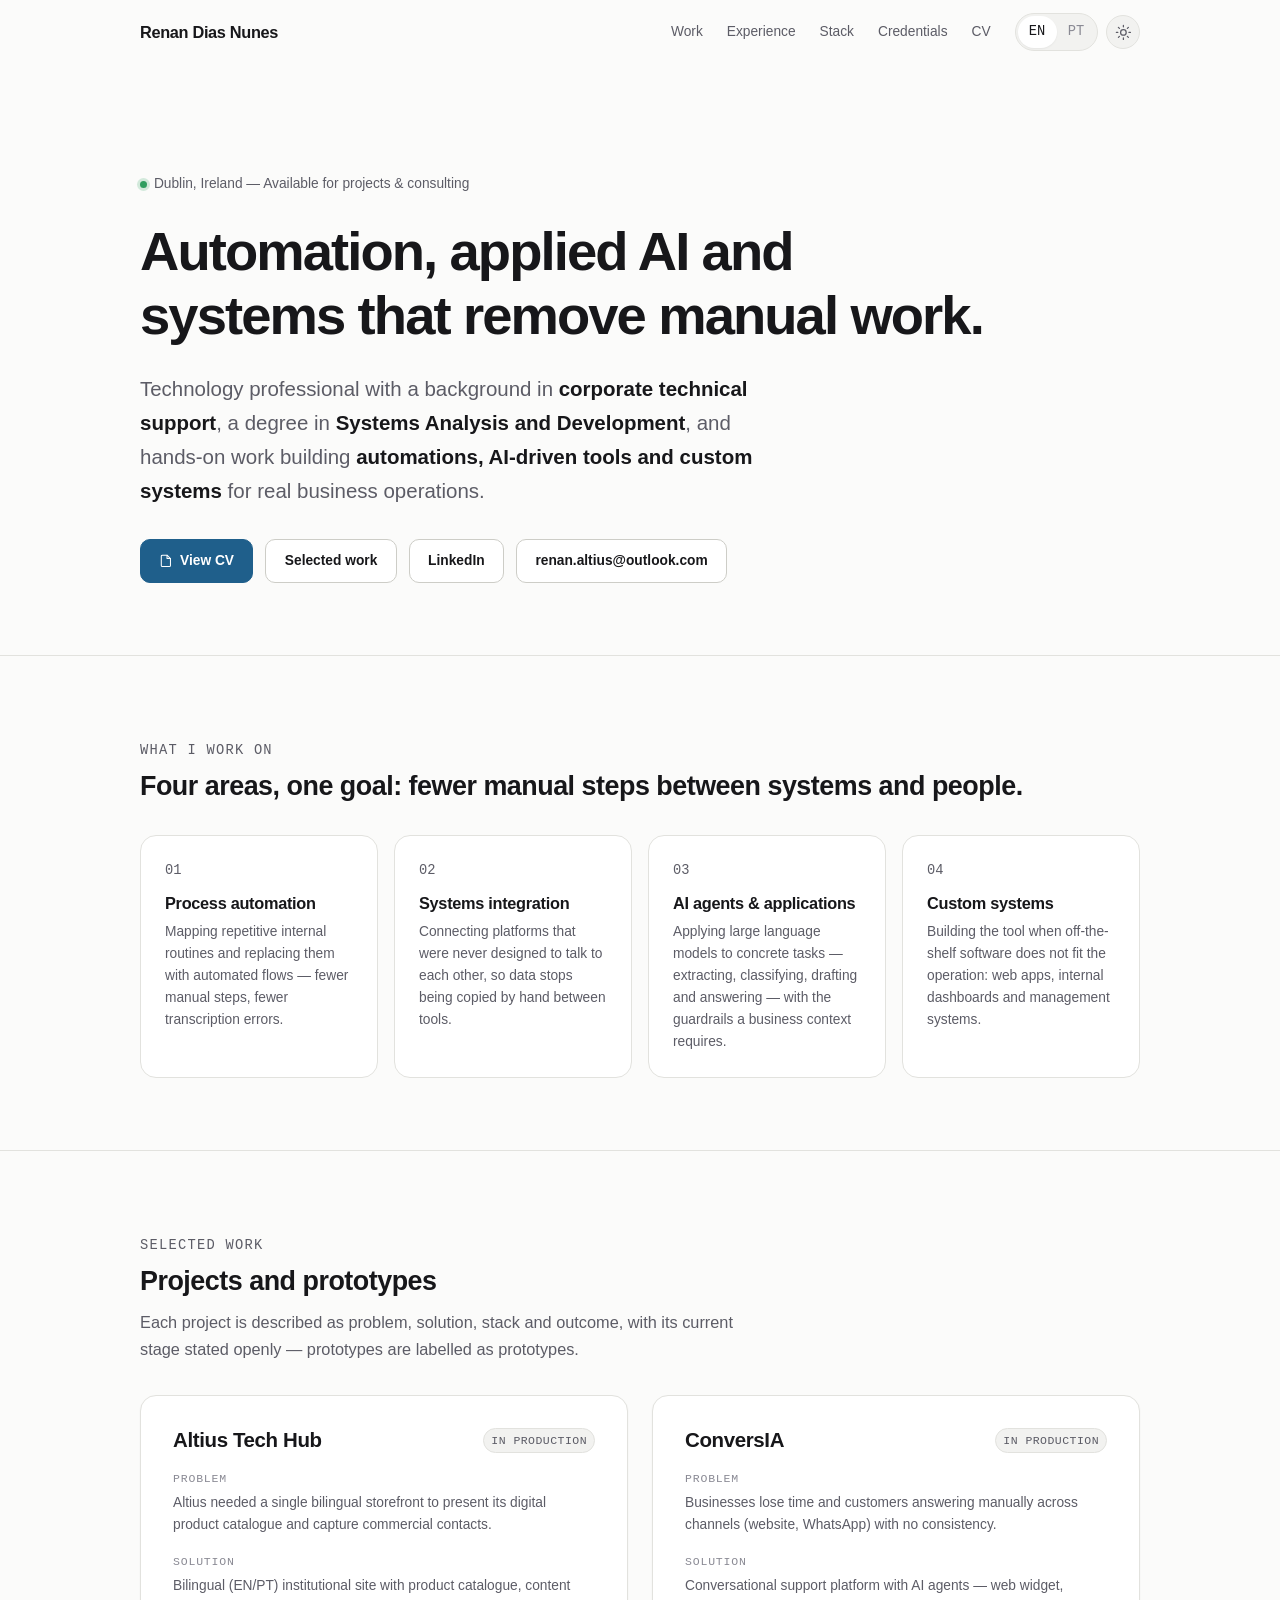
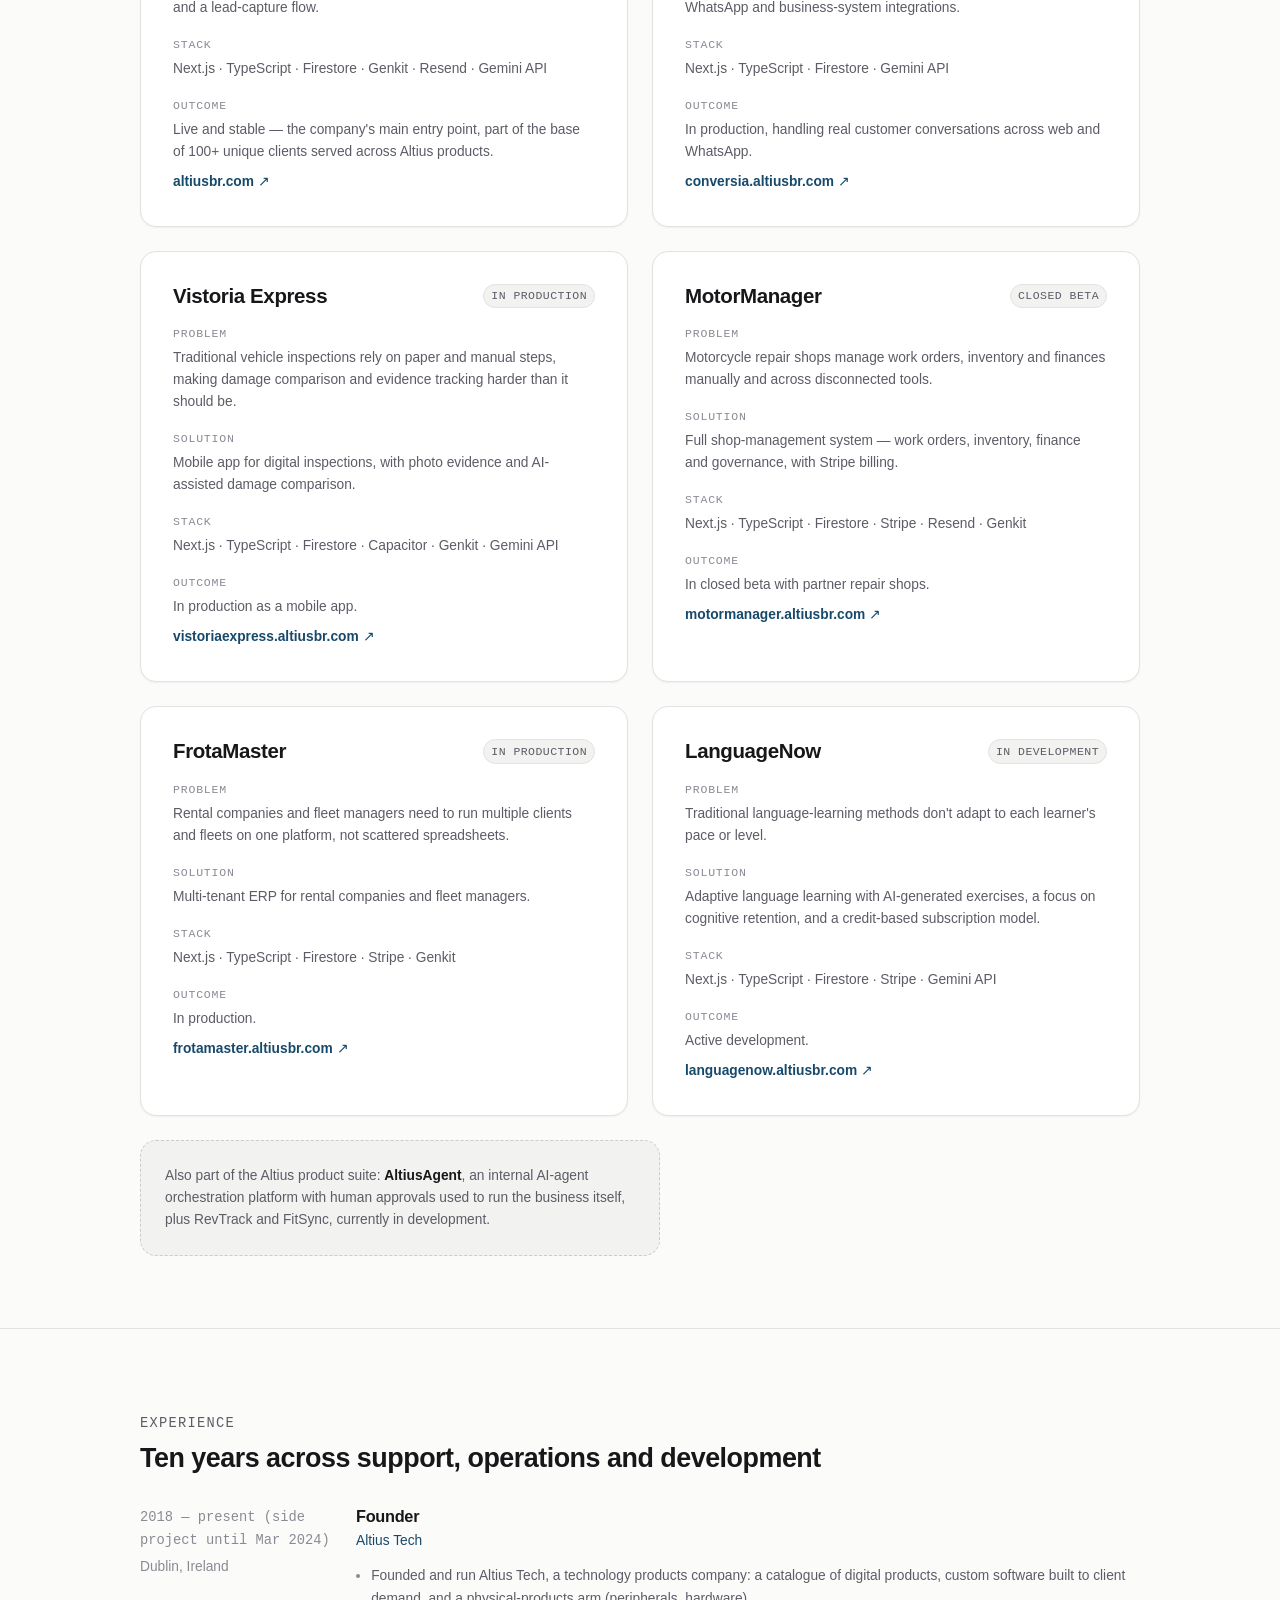
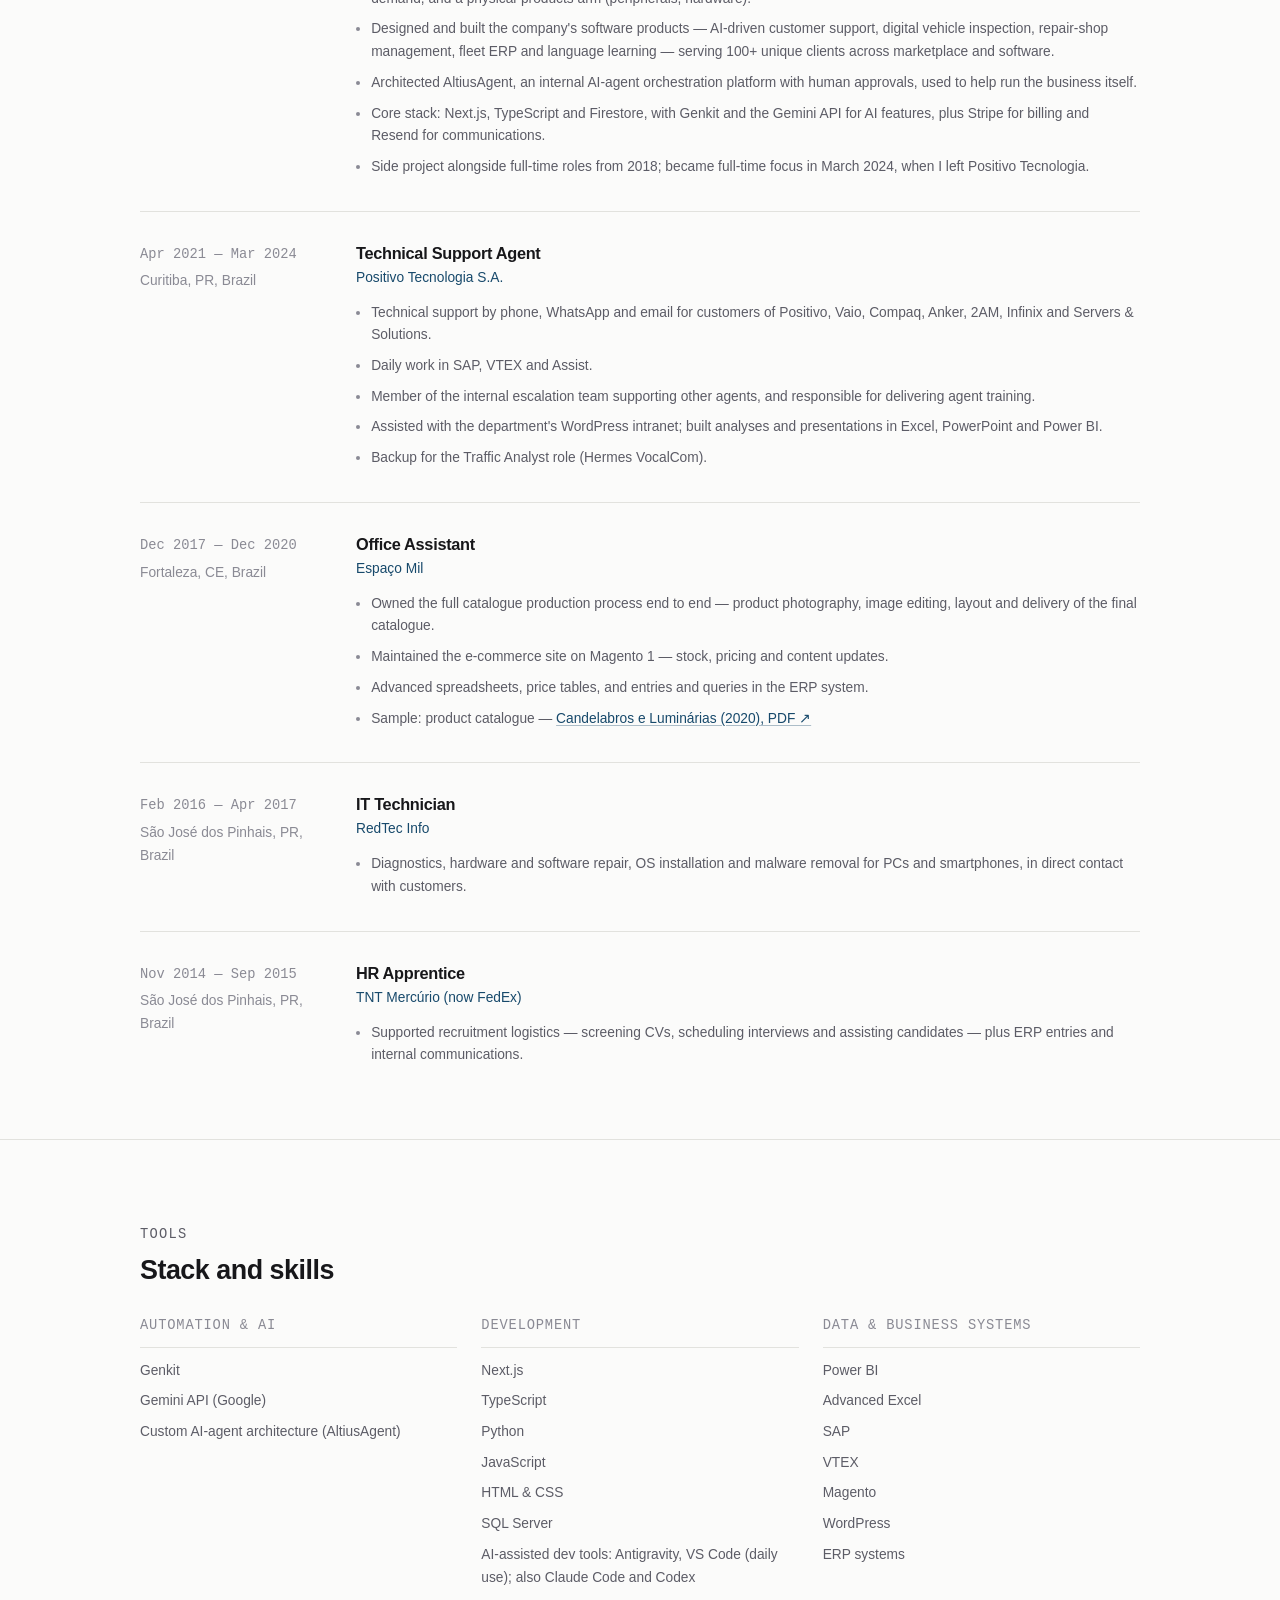
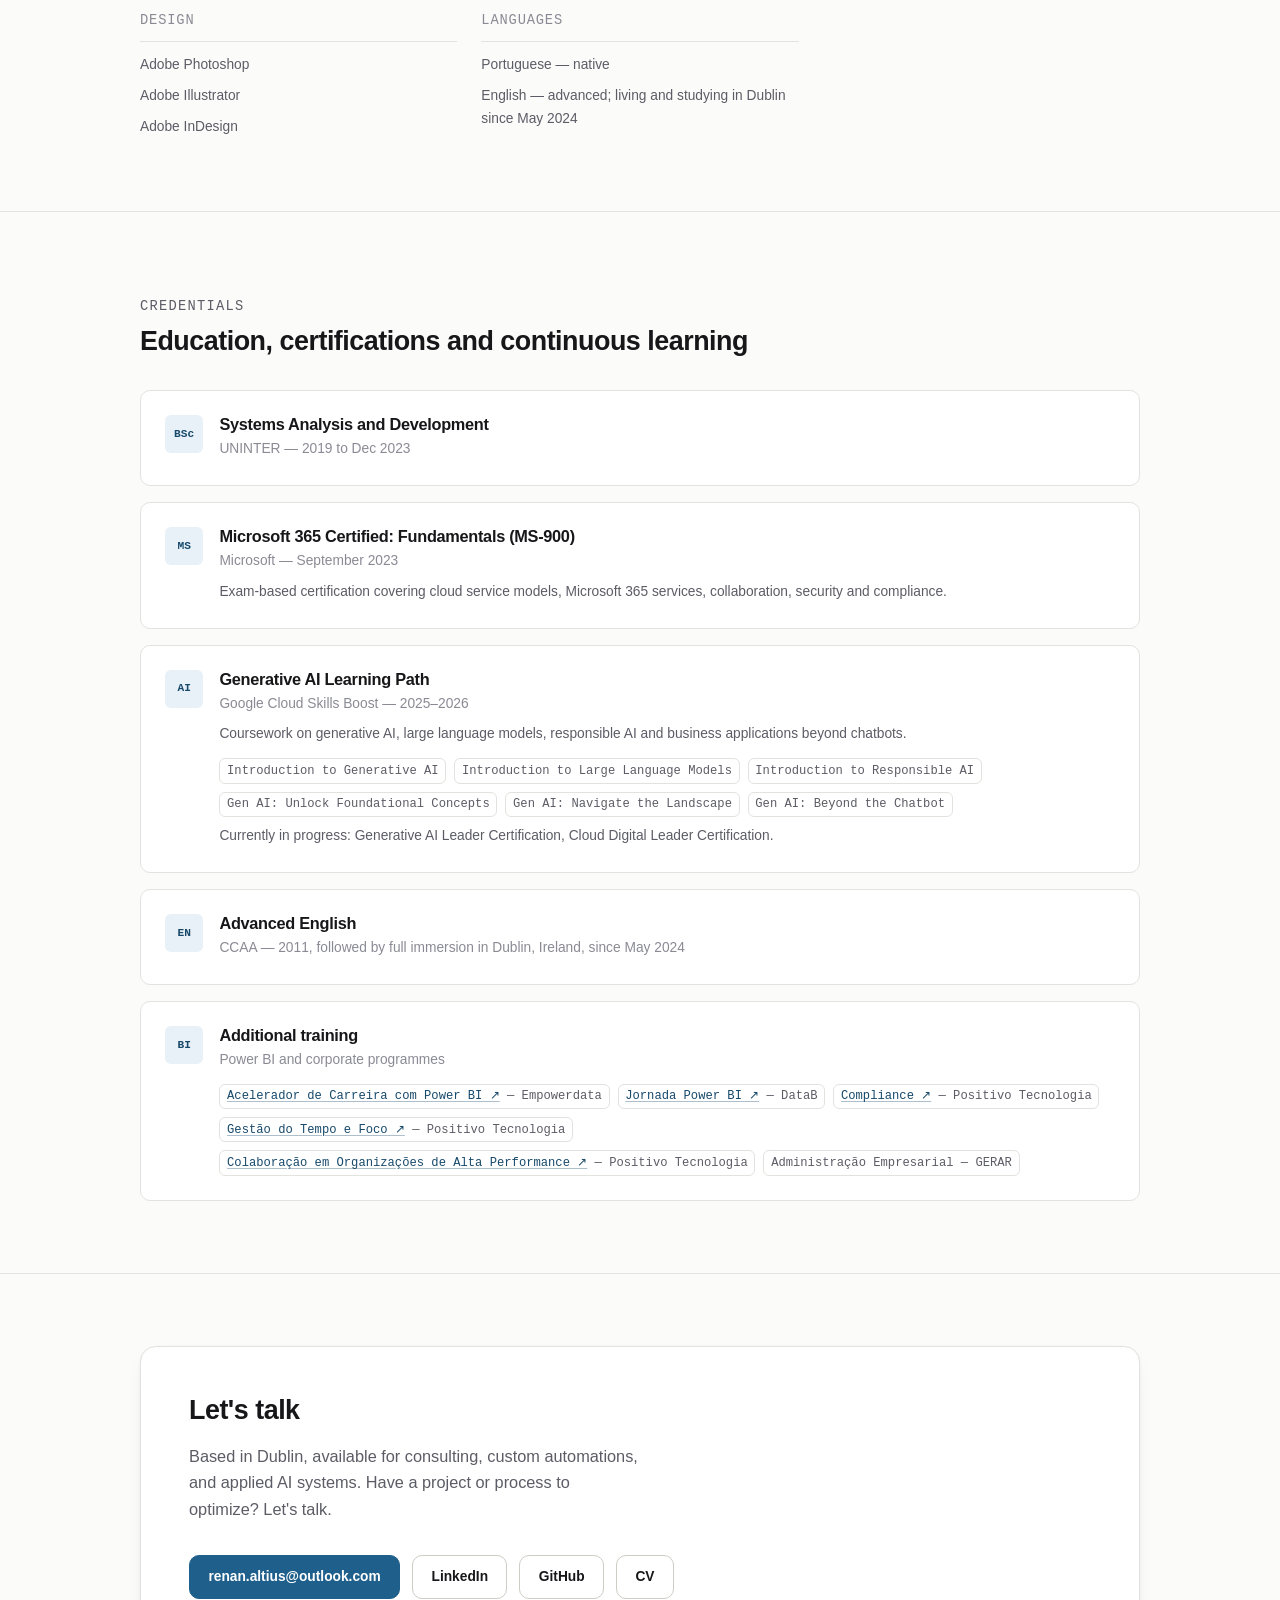
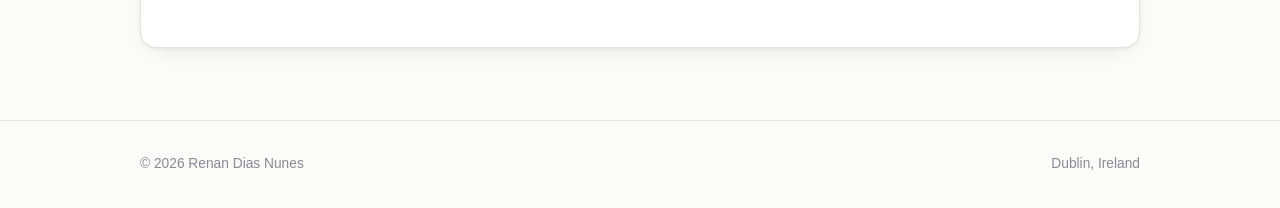
==== index.html @ fe5e6044 "feat: update portfolio positioning and refine README" ====
<!DOCTYPE html>
<html lang="en" data-lang="en">
<head>
	<meta charset="utf-8" />
	<meta name="viewport" content="width=device-width, initial-scale=1" />
	<title>Renan Dias Nunes — Automation, Applied AI &amp; Systems Development</title>
	<meta name="description"
		content="Renan Dias Nunes — technology professional working across process automation, applied AI and systems development. Based in Dublin, Ireland." />
	<meta name="author" content="Renan Dias Nunes" />

	<link rel="stylesheet" href="assets/css/base.css" />
	<link rel="stylesheet" href="assets/css/site.css" />

	<!-- Aplica idioma e tema antes da pintura para evitar flash do estado errado. -->
	<script>
		(function () {
			try {
				var r = document.documentElement;
				var l = localStorage.getItem("rdn.lang");
				if (!l) l = (navigator.language || "en").toLowerCase().indexOf("pt") === 0 ? "pt" : "en";
				r.setAttribute("data-lang", l);
				r.setAttribute("lang", l === "pt" ? "pt-BR" : "en");
				var t = localStorage.getItem("rdn.theme");
				if (!t) t = matchMedia("(prefers-color-scheme: dark)").matches ? "dark" : "light";
				r.setAttribute("data-theme", t);
			} catch (e) { }
		})();
	</script>
</head>

<body>
	<span data-title-en="Renan Dias Nunes — Automation, Applied AI &amp; Systems Development" class="visually-hidden"
		aria-hidden="true"></span>
	<span data-title-pt="Renan Dias Nunes — Automação, IA Aplicada e Desenvolvimento de Sistemas"
		class="visually-hidden" aria-hidden="true"></span>

	<!-- ================= Barra de navegação ================= -->
	<header class="topbar">
		<div class="container topbar__inner">
			<a class="topbar__brand" href="#top">Renan Dias Nunes</a>

			<nav class="topbar__nav" aria-label="Sections">
				<a href="#work"><span lang="en">Work</span><span lang="pt">Projetos</span></a>
				<a href="#experience"><span lang="en">Experience</span><span lang="pt">Experiência</span></a>
				<a href="#stack"><span lang="en">Stack</span><span lang="pt">Stack</span></a>
				<a href="#credentials"><span lang="en">Credentials</span><span lang="pt">Formação</span></a>
				<a href="cv.html"><span lang="en">CV</span><span lang="pt">Currículo</span></a>
			</nav>

			<div class="controls">
				<div class="segmented" role="group" aria-label="Language">
					<button type="button" data-lang-btn="en" aria-pressed="true">EN</button>
					<button type="button" data-lang-btn="pt" aria-pressed="false">PT</button>
				</div>
				<button type="button" class="icon-button" data-theme-toggle aria-label="Toggle theme">
					<svg class="icon-sun" viewBox="0 0 24 24" fill="none" stroke="currentColor" stroke-width="1.8"
						stroke-linecap="round" aria-hidden="true">
						<circle cx="12" cy="12" r="4" />
						<path d="M12 2v2M12 20v2M2 12h2M20 12h2M4.9 4.9l1.4 1.4M17.7 17.7l1.4 1.4M19.1 4.9l-1.4 1.4M6.3 17.7l-1.4 1.4" />
					</svg>
					<svg class="icon-moon" viewBox="0 0 24 24" fill="none" stroke="currentColor" stroke-width="1.8"
						stroke-linecap="round" aria-hidden="true">
						<path d="M21 12.8A8.5 8.5 0 1 1 11.2 3a7 7 0 0 0 9.8 9.8z" />
					</svg>
				</button>
			</div>
		</div>
	</header>

	<main id="top">

		<!-- ================= Hero ================= -->
		<section class="hero">
			<div class="container">
				<p class="hero__location">
					<span lang="en">Dublin, Ireland — Available for projects &amp; consulting</span>
					<span lang="pt">Dublin, Irlanda — Disponível para projetos e consultoria</span>
				</p>

				<h1>
					<span lang="en">Automation, applied AI and systems that remove manual work.</span>
					<span lang="pt">Automação, IA aplicada e sistemas que eliminam trabalho manual.</span>
				</h1>

				<p class="hero__tagline">
					<span lang="en">Technology professional with a background in <strong>corporate technical
							support</strong>, a degree in <strong>Systems Analysis and Development</strong>, and hands-on
						work building <strong>automations, AI-driven tools and custom systems</strong> for real business
						operations.</span>
					<span lang="pt">Profissional de tecnologia com base em <strong>suporte técnico
							corporativo</strong>, graduação em <strong>Análise e Desenvolvimento de Sistemas</strong> e
						atuação prática na construção de <strong>automações, ferramentas com IA e sistemas
							personalizados</strong> para operações reais de negócio.</span>
				</p>

				<div class="hero__actions">
					<a class="btn btn--primary" href="cv.html">
						<svg viewBox="0 0 24 24" fill="none" stroke="currentColor" stroke-width="1.8"
							stroke-linecap="round" stroke-linejoin="round" aria-hidden="true">
							<path d="M14 2H6a2 2 0 0 0-2 2v16a2 2 0 0 0 2 2h12a2 2 0 0 0 2-2V8z" />
							<path d="M14 2v6h6" />
						</svg>
						<span lang="en">View CV</span><span lang="pt">Ver currículo</span>
					</a>
					<a class="btn" href="#work">
						<span lang="en">Selected work</span><span lang="pt">Projetos</span>
					</a>
					<a class="btn" href="https://www.linkedin.com/in/renan-dias-nunes/" target="_blank"
						rel="noopener noreferrer">LinkedIn</a>
					<a class="btn" href="mailto:renan.altius@outlook.com">renan.altius@outlook.com</a>
				</div>
			</div>
		</section>

		<!-- ================= Áreas de foco ================= -->
		<section class="section" id="focus">
			<div class="container">
				<div class="section__head">
					<p class="eyebrow"><span lang="en">What I work on</span><span lang="pt">Áreas de atuação</span></p>
					<h2>
						<span lang="en">Four areas, one goal: fewer manual steps between systems and people.</span>
						<span lang="pt">Quatro frentes, um objetivo: menos passos manuais entre sistemas e
							pessoas.</span>
					</h2>
				</div>

				<div class="focus-grid">
					<article class="focus-card">
						<p class="focus-card__num">01</p>
						<h3><span lang="en">Process automation</span><span lang="pt">Automação de processos</span></h3>
						<p>
							<span lang="en">Mapping repetitive internal routines and replacing them with automated
								flows — fewer manual steps, fewer transcription errors.</span>
							<span lang="pt">Mapeamento de rotinas internas repetitivas e substituição por fluxos
								automatizados — menos etapas manuais, menos erros de transcrição.</span>
						</p>
					</article>

					<article class="focus-card">
						<p class="focus-card__num">02</p>
						<h3><span lang="en">Systems integration</span><span lang="pt">Integração de sistemas</span></h3>
						<p>
							<span lang="en">Connecting platforms that were never designed to talk to each other, so
								data stops being copied by hand between tools.</span>
							<span lang="pt">Conexão entre plataformas que não foram feitas para conversar, para que os
								dados deixem de ser copiados manualmente entre ferramentas.</span>
						</p>
					</article>

					<article class="focus-card">
						<p class="focus-card__num">03</p>
						<h3><span lang="en">AI agents &amp; applications</span><span lang="pt">Agentes e aplicações com
								IA</span></h3>
						<p>
							<span lang="en">Applying large language models to concrete tasks — extracting, classifying,
								drafting and answering — with the guardrails a business context requires.</span>
							<span lang="pt">Aplicação de modelos de linguagem a tarefas concretas — extrair,
								classificar, redigir e responder — com os controles que um contexto empresarial
								exige.</span>
						</p>
					</article>

					<article class="focus-card">
						<p class="focus-card__num">04</p>
						<h3><span lang="en">Custom systems</span><span lang="pt">Sistemas personalizados</span></h3>
						<p>
							<span lang="en">Building the tool when off-the-shelf software does not fit the operation:
								web apps, internal dashboards and management systems.</span>
							<span lang="pt">Construção da ferramenta quando o software de mercado não serve à operação:
								aplicações web, painéis internos e sistemas de gestão.</span>
						</p>
					</article>
				</div>
			</div>
		</section>

		<!-- ================= Projetos ================= -->
		<section class="section" id="work">
			<div class="container">
				<div class="section__head">
					<p class="eyebrow"><span lang="en">Selected work</span><span lang="pt">Projetos
							selecionados</span></p>
					<h2><span lang="en">Projects and prototypes</span><span lang="pt">Projetos e protótipos</span></h2>
					<p>
						<span lang="en">Each project is described as problem, solution, stack and outcome, with its
							current stage stated openly — prototypes are labelled as prototypes.</span>
						<span lang="pt">Cada projeto é descrito como problema, solução, stack e resultado, com o
							estágio atual declarado de forma transparente — protótipos são identificados como
							protótipos.</span>
					</p>
				</div>

				<div class="projects">

					<!-- ---- Altius Tech Hub ---- -->
					<article class="project">
						<div class="project__top">
							<h3>Altius Tech Hub</h3>
							<span class="project__stage" data-stage>
								<span lang="en">in production</span><span lang="pt">em produção</span>
							</span>
						</div>
						<dl class="case">
							<div>
								<dt><span lang="en">Problem</span><span lang="pt">Problema</span></dt>
								<dd><span lang="en">Altius needed a single bilingual storefront to present its digital
										product catalogue and capture commercial contacts.</span><span lang="pt">A
										Altius precisava de uma vitrine única e bilíngue para apresentar o catálogo de
										produtos digitais e captar contatos comerciais.</span></dd>
							</div>
							<div>
								<dt><span lang="en">Solution</span><span lang="pt">Solução</span></dt>
								<dd><span lang="en">Bilingual (EN/PT) institutional site with product catalogue,
										content and a lead-capture flow.</span><span lang="pt">Site institucional
										bilíngue (EN/PT) com catálogo de produtos, conteúdo e captação de
										contatos.</span></dd>
							</div>
							<div>
								<dt><span lang="en">Stack</span><span lang="pt">Stack</span></dt>
								<dd>Next.js · TypeScript · Firestore · Genkit · Resend · Gemini API</dd>
							</div>
							<div>
								<dt><span lang="en">Outcome</span><span lang="pt">Resultado</span></dt>
								<dd><span lang="en">Live and stable — the company's main entry point, part of the base
										of 100+ unique clients served across Altius products.</span><span lang="pt">No
										ar e estável — ponto de entrada oficial da marca, parte da base de mais de 100
										clientes únicos atendidos pelos produtos da Altius.</span></dd>
							</div>
						</dl>
						<p class="project__link"><a href="https://altiusbr.com/" target="_blank"
								rel="noopener noreferrer">altiusbr.com ↗</a></p>
					</article>

					<!-- ---- ConversIA ---- -->
					<article class="project">
						<div class="project__top">
							<h3>ConversIA</h3>
							<span class="project__stage" data-stage>
								<span lang="en">in production</span><span lang="pt">em produção</span>
							</span>
						</div>
						<dl class="case">
							<div>
								<dt><span lang="en">Problem</span><span lang="pt">Problema</span></dt>
								<dd><span lang="en">Businesses lose time and customers answering manually across
										channels (website, WhatsApp) with no consistency.</span><span lang="pt">Empresas
										perdem tempo e clientes respondendo manualmente em múltiplos canais (site,
										WhatsApp) sem padronização.</span></dd>
							</div>
							<div>
								<dt><span lang="en">Solution</span><span lang="pt">Solução</span></dt>
								<dd><span lang="en">Conversational support platform with AI agents — web widget,
										WhatsApp and business-system integrations.</span><span lang="pt">Plataforma de
										atendimento conversacional com agentes de IA — widget web, WhatsApp e
										integrações com sistemas empresariais.</span></dd>
							</div>
							<div>
								<dt><span lang="en">Stack</span><span lang="pt">Stack</span></dt>
								<dd>Next.js · TypeScript · Firestore · Gemini API</dd>
							</div>
							<div>
								<dt><span lang="en">Outcome</span><span lang="pt">Resultado</span></dt>
								<dd><span lang="en">In production, handling real customer conversations across web and
										WhatsApp.</span><span lang="pt">Em produção, atendendo clientes reais nos
										canais web e WhatsApp.</span></dd>
							</div>
						</dl>
						<p class="project__link"><a href="https://conversia.altiusbr.com/" target="_blank"
								rel="noopener noreferrer">conversia.altiusbr.com ↗</a></p>
					</article>

					<!-- ---- Vistoria Express ---- -->
					<article class="project">
						<div class="project__top">
							<h3>Vistoria Express</h3>
							<span class="project__stage" data-stage>
								<span lang="en">in production</span><span lang="pt">em produção</span>
							</span>
						</div>
						<dl class="case">
							<div>
								<dt><span lang="en">Problem</span><span lang="pt">Problema</span></dt>
								<dd><span lang="en">Traditional vehicle inspections rely on paper and manual steps,
										making damage comparison and evidence tracking harder than it should
										be.</span><span lang="pt">Vistorias veiculares tradicionais dependem de papel e
										processos manuais, dificultando a comparação de danos e o registro de
										evidências.</span></dd>
							</div>
							<div>
								<dt><span lang="en">Solution</span><span lang="pt">Solução</span></dt>
								<dd><span lang="en">Mobile app for digital inspections, with photo evidence and
										AI-assisted damage comparison.</span><span lang="pt">App mobile para vistorias
										digitais, com evidências fotográficas e comparação de danos assistida por
										IA.</span></dd>
							</div>
							<div>
								<dt><span lang="en">Stack</span><span lang="pt">Stack</span></dt>
								<dd>Next.js · TypeScript · Firestore · Capacitor · Genkit · Gemini API</dd>
							</div>
							<div>
								<dt><span lang="en">Outcome</span><span lang="pt">Resultado</span></dt>
								<dd><span lang="en">In production as a mobile app.</span><span lang="pt">Em produção
										como aplicativo mobile.</span></dd>
							</div>
						</dl>
						<p class="project__link"><a href="https://vistoriaexpress.altiusbr.com/" target="_blank"
								rel="noopener noreferrer">vistoriaexpress.altiusbr.com ↗</a></p>
					</article>

					<!-- ---- MotorManager ---- -->
					<article class="project">
						<div class="project__top">
							<h3>MotorManager</h3>
							<span class="project__stage" data-stage>
								<span lang="en">closed beta</span><span lang="pt">beta fechada</span>
							</span>
						</div>
						<dl class="case">
							<div>
								<dt><span lang="en">Problem</span><span lang="pt">Problema</span></dt>
								<dd><span lang="en">Motorcycle repair shops manage work orders, inventory and finances
										manually and across disconnected tools.</span><span lang="pt">Oficinas de
										motocicletas gerenciam ordens de serviço, estoque e financeiro de forma manual
										e dispersa.</span></dd>
							</div>
							<div>
								<dt><span lang="en">Solution</span><span lang="pt">Solução</span></dt>
								<dd><span lang="en">Full shop-management system — work orders, inventory, finance and
										governance, with Stripe billing.</span><span lang="pt">Sistema completo de
										gestão — ordens de serviço, estoque, financeiro e governança, com cobrança via
										Stripe.</span></dd>
							</div>
							<div>
								<dt><span lang="en">Stack</span><span lang="pt">Stack</span></dt>
								<dd>Next.js · TypeScript · Firestore · Stripe · Resend · Genkit</dd>
							</div>
							<div>
								<dt><span lang="en">Outcome</span><span lang="pt">Resultado</span></dt>
								<dd><span lang="en">In closed beta with partner repair shops.</span><span lang="pt">Em
										beta fechada com oficinas parceiras.</span></dd>
							</div>
						</dl>
						<p class="project__link"><a href="https://motormanager.altiusbr.com/" target="_blank"
								rel="noopener noreferrer">motormanager.altiusbr.com ↗</a></p>
					</article>

					<!-- ---- FrotaMaster ---- -->
					<article class="project">
						<div class="project__top">
							<h3>FrotaMaster</h3>
							<span class="project__stage" data-stage>
								<span lang="en">in production</span><span lang="pt">em produção</span>
							</span>
						</div>
						<dl class="case">
							<div>
								<dt><span lang="en">Problem</span><span lang="pt">Problema</span></dt>
								<dd><span lang="en">Rental companies and fleet managers need to run multiple clients
										and fleets on one platform, not scattered spreadsheets.</span><span
										lang="pt">Locadoras e gestores de frota precisam operar múltiplos clientes e
										frotas em uma única plataforma, em vez de planilhas dispersas.</span></dd>
							</div>
							<div>
								<dt><span lang="en">Solution</span><span lang="pt">Solução</span></dt>
								<dd><span lang="en">Multi-tenant ERP for rental companies and fleet
										managers.</span><span lang="pt">ERP multi-tenant para locadoras e gestores de
										frota.</span></dd>
							</div>
							<div>
								<dt><span lang="en">Stack</span><span lang="pt">Stack</span></dt>
								<dd>Next.js · TypeScript · Firestore · Stripe · Genkit</dd>
							</div>
							<div>
								<dt><span lang="en">Outcome</span><span lang="pt">Resultado</span></dt>
								<dd><span lang="en">In production.</span><span lang="pt">Em produção.</span></dd>
							</div>
						</dl>
						<p class="project__link"><a href="https://frotamaster.altiusbr.com/" target="_blank"
								rel="noopener noreferrer">frotamaster.altiusbr.com ↗</a></p>
					</article>

					<!-- ---- LanguageNow ---- -->
					<article class="project">
						<div class="project__top">
							<h3>LanguageNow</h3>
							<span class="project__stage" data-stage>
								<span lang="en">in development</span><span lang="pt">em desenvolvimento</span>
							</span>
						</div>
						<dl class="case">
							<div>
								<dt><span lang="en">Problem</span><span lang="pt">Problema</span></dt>
								<dd><span lang="en">Traditional language-learning methods don't adapt to each
										learner's pace or level.</span><span lang="pt">Métodos tradicionais de ensino
										de idiomas não se adaptam ao ritmo e nível de cada aluno.</span></dd>
							</div>
							<div>
								<dt><span lang="en">Solution</span><span lang="pt">Solução</span></dt>
								<dd><span lang="en">Adaptive language learning with AI-generated exercises, a focus on
										cognitive retention, and a credit-based subscription model.</span><span
										lang="pt">Aprendizado adaptativo de idiomas com exercícios gerados por IA,
										foco em domínio cognitivo e assinatura por créditos.</span></dd>
							</div>
							<div>
								<dt><span lang="en">Stack</span><span lang="pt">Stack</span></dt>
								<dd>Next.js · TypeScript · Firestore · Stripe · Gemini API</dd>
							</div>
							<div>
								<dt><span lang="en">Outcome</span><span lang="pt">Resultado</span></dt>
								<dd><span lang="en">Active development.</span><span lang="pt">Em desenvolvimento
										ativo.</span></dd>
							</div>
						</dl>
						<p class="project__link"><a href="https://languagenow.altiusbr.com/" target="_blank"
								rel="noopener noreferrer">languagenow.altiusbr.com ↗</a></p>
					</article>

				</div>

				<p class="projects__note">
					<span lang="en">Also part of the Altius product suite: <strong>AltiusAgent</strong>, an internal
						AI-agent orchestration platform with human approvals used to run the business itself, plus
						RevTrack and FitSync, currently in development.</span>
					<span lang="pt">Também fazem parte do conjunto de produtos da Altius: o <strong>AltiusAgent</strong>,
						plataforma interna de orquestração de agentes de IA com aprovações humanas usada para operar o
						próprio negócio, além de RevTrack e FitSync, atualmente em desenvolvimento.</span>
				</p>
			</div>
		</section>

		<!-- ================= Experiência ================= -->
		<section class="section" id="experience">
			<div class="container">
				<div class="section__head">
					<p class="eyebrow"><span lang="en">Experience</span><span lang="pt">Experiência</span></p>
					<h2>
						<span lang="en">Ten years across support, operations and development</span>
						<span lang="pt">Dez anos entre suporte, operações e desenvolvimento</span>
					</h2>
				</div>

				<div class="timeline">

					<article class="role">
						<div class="role__meta">
							<span>
								<span lang="en">2018 — present (side project until Mar 2024)</span>
								<span lang="pt">2018 — atual (projeto paralelo até mar/2024)</span>
							</span>
							<span class="role__where">Dublin, Ireland</span>
						</div>
						<div>
							<h3><span lang="en">Founder</span><span lang="pt">Fundador</span></h3>
							<p class="role__org">Altius Tech</p>
							<ul>
								<li>
									<span lang="en">Founded and run Altius Tech, a technology products company:
										a catalogue of digital products, custom software built to client demand, and
										a physical-products arm (peripherals, hardware).</span>
									<span lang="pt">Fundei e lidero a Altius Tech, empresa de produtos de tecnologia:
										catálogo de produtos digitais consolidados, desenvolvimento de software sob
										demanda e uma frente de venda de produtos físicos (periféricos, hardware).</span>
								</li>
								<li>
									<span lang="en">Designed and built the company's software products — AI-driven
										customer support, digital vehicle inspection, repair-shop management, fleet
										ERP and language learning — serving 100+ unique clients across marketplace and
										software.</span>
									<span lang="pt">Projetei e construí os produtos de software da empresa —
										atendimento com IA, vistoria veicular digital, gestão de oficinas, ERP de
										frotas e aprendizado de idiomas — atendendo mais de 100 clientes únicos entre
										marketplace e software.</span>
								</li>
								<li>
									<span lang="en">Architected AltiusAgent, an internal AI-agent orchestration
										platform with human approvals, used to help run the business itself.</span>
									<span lang="pt">Arquitetei o AltiusAgent, plataforma interna de orquestração de
										agentes de IA com aprovações humanas, usada para operar o próprio
										negócio.</span>
								</li>
								<li>
									<span lang="en">Core stack: Next.js, TypeScript and Firestore, with Genkit and the
										Gemini API for AI features, plus Stripe for billing and Resend for
										communications.</span>
									<span lang="pt">Stack principal: Next.js, TypeScript e Firestore, com Genkit e API
										Gemini para os recursos de IA, além de Stripe para cobrança e Resend para
										comunicações.</span>
								</li>
								<li>
									<span lang="en">Side project alongside full-time roles from 2018; became full-time
										focus in March 2024, when I left Positivo Tecnologia.</span>
									<span lang="pt">Projeto paralelo enquanto mantinha empregos CLT desde 2018; virou
										dedicação integral em março de 2024, quando saí da Positivo Tecnologia.</span>
								</li>
							</ul>
						</div>
					</article>

					<article class="role">
						<div class="role__meta">
							<span>Apr 2021 — Mar 2024</span>
							<span class="role__where">Curitiba, PR, Brazil</span>
						</div>
						<div>
							<h3>
								<span lang="en">Technical Support Agent</span>
								<span lang="pt">Agente de Suporte Técnico</span>
							</h3>
							<p class="role__org">Positivo Tecnologia S.A.</p>
							<ul>
								<li>
									<span lang="en">Technical support by phone, WhatsApp and email for customers of
										Positivo, Vaio, Compaq, Anker, 2AM, Infinix and Servers &amp; Solutions.</span>
									<span lang="pt">Suporte técnico por telefone, WhatsApp e e-mail a clientes das
										marcas Positivo, Vaio, Compaq, Anker, 2AM, Infinix e Servers &amp;
										Solutions.</span>
								</li>
								<li>
									<span lang="en">Daily work in SAP, VTEX and Assist.</span>
									<span lang="pt">Atuação diária em SAP, VTEX e Assist.</span>
								</li>
								<li>
									<span lang="en">Member of the internal escalation team supporting other agents, and
										responsible for delivering agent training.</span>
									<span lang="pt">Integrante da equipe de apoio interno a outros agentes e
										responsável por conduzir treinamentos.</span>
								</li>
								<li>
									<span lang="en">Assisted with the department's WordPress intranet; built
										analyses and presentations in Excel, PowerPoint and Power BI.</span>
									<span lang="pt">Apoio na intranet do setor em WordPress; análises e apresentações
										em Excel, PowerPoint e Power BI.</span>
								</li>
								<li>
									<span lang="en">Backup for the Traffic Analyst role (Hermes VocalCom).</span>
									<span lang="pt">Backup do Analista de Tráfego (Hermes VocalCom).</span>
								</li>
							</ul>
						</div>
					</article>

					<article class="role">
						<div class="role__meta">
							<span>Dec 2017 — Dec 2020</span>
							<span class="role__where">Fortaleza, CE, Brazil</span>
						</div>
						<div>
							<h3>
								<span lang="en">Office Assistant</span>
								<span lang="pt">Auxiliar de Escritório</span>
							</h3>
							<p class="role__org">Espaço Mil</p>
							<ul>
								<li>
									<span lang="en">Owned the full catalogue production process end to end — product
										photography, image editing, layout and delivery of the final
										catalogue.</span>
									<span lang="pt">Conduzi o processo completo de produção dos catálogos, de ponta a
										ponta — captura das fotos dos produtos, tratamento de imagem, diagramação e
										entrega do catálogo final.</span>
								</li>
								<li>
									<span lang="en">Maintained the e-commerce site on Magento 1 — stock, pricing and
										content updates.</span>
									<span lang="pt">Manutenção do site em Magento 1 — estoque, preços e atualização de
										conteúdo.</span>
								</li>
								<li>
									<span lang="en">Advanced spreadsheets, price tables, and entries and queries in the
										ERP system.</span>
									<span lang="pt">Planilhas avançadas, tabelas de preço e lançamentos e consultas no
										sistema ERP.</span>
								</li>
								<li>
									<span lang="en">Sample: product catalogue —</span>
									<span lang="pt">Exemplo: catálogo de produtos —</span>
									<a href="assets/docs/catalogo-espaco-mil-candelabros-luminarias-2020.pdf"
										target="_blank" rel="noopener noreferrer">Candelabros e Luminárias (2020),
										PDF ↗</a>
								</li>
							</ul>
						</div>
					</article>

					<article class="role">
						<div class="role__meta">
							<span>Feb 2016 — Apr 2017</span>
							<span class="role__where">São José dos Pinhais, PR, Brazil</span>
						</div>
						<div>
							<h3>
								<span lang="en">IT Technician</span>
								<span lang="pt">Técnico de Informática</span>
							</h3>
							<p class="role__org">RedTec Info</p>
							<ul>
								<li>
									<span lang="en">Diagnostics, hardware and software repair, OS installation and
										malware removal for PCs and smartphones, in direct contact with
										customers.</span>
									<span lang="pt">Diagnóstico, reparo de hardware e software, formatação e remoção de
										malware em PCs e smartphones, em contato direto com clientes.</span>
								</li>
							</ul>
						</div>
					</article>

					<article class="role">
						<div class="role__meta">
							<span>Nov 2014 — Sep 2015</span>
							<span class="role__where">São José dos Pinhais, PR, Brazil</span>
						</div>
						<div>
							<h3>
								<span lang="en">HR Apprentice</span>
								<span lang="pt">Jovem Aprendiz — Recursos Humanos</span>
							</h3>
							<p class="role__org">TNT Mercúrio <span lang="en">(now FedEx)</span><span lang="pt">(atual
									FedEx)</span></p>
							<ul>
								<li>
									<span lang="en">Supported recruitment logistics — screening CVs, scheduling
										interviews and assisting candidates — plus ERP entries and internal
										communications.</span>
									<span lang="pt">Apoio à rotina de recrutamento — triagem de currículos, agendamento
										de entrevistas e assistência a candidatos — além de lançamentos no ERP e
										comunicados internos.</span>
								</li>
							</ul>
						</div>
					</article>

				</div>
			</div>
		</section>

		<!-- ================= Stack ================= -->
		<section class="section" id="stack">
			<div class="container">
				<div class="section__head">
					<p class="eyebrow"><span lang="en">Tools</span><span lang="pt">Ferramentas</span></p>
					<h2><span lang="en">Stack and skills</span><span lang="pt">Stack e competências</span></h2>
				</div>

				<div class="stack-grid">
					<div class="stack-group">
						<h3><span lang="en">Automation &amp; AI</span><span lang="pt">Automação e IA</span></h3>
						<ul>
							<li>Genkit</li>
							<li><span lang="en">Gemini API (Google)</span><span lang="pt">API Gemini (Google)</span></li>
							<li><span lang="en">Custom AI-agent architecture (AltiusAgent)</span><span lang="pt">Arquitetura
									própria de agentes de IA (AltiusAgent)</span></li>
						</ul>
					</div>

					<div class="stack-group">
						<h3><span lang="en">Development</span><span lang="pt">Desenvolvimento</span></h3>
						<ul>
							<li>Next.js</li>
							<li>TypeScript</li>
							<li>Python</li>
							<li>JavaScript</li>
							<li>HTML &amp; CSS</li>
							<li>SQL Server</li>
							<li>
								<span lang="en">AI-assisted dev tools: Antigravity, VS Code (daily use); also Claude
									Code and Codex</span>
								<span lang="pt">Ferramentas de desenvolvimento com IA: Antigravity, VS Code (uso
									diário); também utilizo Claude Code e Codex</span>
							</li>
						</ul>
					</div>

					<div class="stack-group">
						<h3><span lang="en">Data &amp; business systems</span><span lang="pt">Dados e sistemas de
								negócio</span></h3>
						<ul>
							<li>Power BI</li>
							<li><span lang="en">Advanced Excel</span><span lang="pt">Excel avançado</span></li>
							<li>SAP</li>
							<li>VTEX</li>
							<li>Magento</li>
							<li>WordPress</li>
							<li><span lang="en">ERP systems</span><span lang="pt">Sistemas ERP</span></li>
						</ul>
					</div>

					<div class="stack-group">
						<h3><span lang="en">Design</span><span lang="pt">Design</span></h3>
						<ul>
							<li>Adobe Photoshop</li>
							<li>Adobe Illustrator</li>
							<li>Adobe InDesign</li>
						</ul>
					</div>

					<div class="stack-group">
						<h3><span lang="en">Languages</span><span lang="pt">Idiomas</span></h3>
						<ul>
							<li><span lang="en">Portuguese — native</span><span lang="pt">Português — nativo</span></li>
							<li>
								<span lang="en">English — advanced; living and studying in Dublin since May 2024</span>
								<span lang="pt">Inglês — avançado; vivendo e estudando em Dublin desde maio de
									2024</span>
							</li>
						</ul>
					</div>
				</div>
			</div>
		</section>

		<!-- ================= Formação e certificações ================= -->
		<section class="section" id="credentials">
			<div class="container">
				<div class="section__head">
					<p class="eyebrow"><span lang="en">Credentials</span><span lang="pt">Formação</span></p>
					<h2>
						<span lang="en">Education, certifications and continuous learning</span>
						<span lang="pt">Formação, certificações e aprendizado contínuo</span>
					</h2>
				</div>

				<div class="certs">

					<article class="cert">
						<div class="cert__mark">BSc</div>
						<div>
							<h3>
								<span lang="en">Systems Analysis and Development</span>
								<span lang="pt">Análise e Desenvolvimento de Sistemas</span>
							</h3>
							<p class="cert__issuer">
								UNINTER <span lang="en">— 2019 to Dec 2023</span><span lang="pt">— 2019 a dez/2023</span>
							</p>
						</div>
					</article>

					<article class="cert">
						<div class="cert__mark">MS</div>
						<div>
							<h3>Microsoft 365 Certified: Fundamentals (MS-900)</h3>
							<p class="cert__issuer">
								Microsoft <span lang="en">— September 2023</span><span lang="pt">— setembro de
									2023</span>
							</p>
							<p class="cert__note">
								<span lang="en">Exam-based certification covering cloud service models, Microsoft 365
									services, collaboration, security and compliance.</span>
								<span lang="pt">Certificação obtida por exame, cobrindo modelos de serviço em nuvem,
									serviços do Microsoft 365, colaboração, segurança e conformidade.</span>
							</p>
						</div>
					</article>

					<article class="cert">
						<div class="cert__mark">AI</div>
						<div>
							<h3>
								<span lang="en">Generative AI Learning Path</span>
								<span lang="pt">Trilha de IA Generativa</span>
							</h3>
							<p class="cert__issuer">Google Cloud Skills Boost — 2025–2026</p>
							<p class="cert__note">
								<span lang="en">Coursework on generative AI, large language models, responsible AI and
									business applications beyond chatbots.</span>
								<span lang="pt">Formação em IA generativa, grandes modelos de linguagem, IA responsável
									e aplicações empresariais além de chatbots.</span>
							</p>
							<ul class="cert__list">
								<li>Introduction to Generative AI</li>
								<li>Introduction to Large Language Models</li>
								<li>Introduction to Responsible AI</li>
								<li>Gen AI: Unlock Foundational Concepts</li>
								<li>Gen AI: Navigate the Landscape</li>
								<li>Gen AI: Beyond the Chatbot</li>
							</ul>
							<p class="cert__note">
								<span lang="en">Currently in progress: Generative AI Leader Certification, Cloud
									Digital Leader Certification.</span>
								<span lang="pt">Em andamento: Generative AI Leader Certification, Cloud Digital
									Leader Certification.</span>
							</p>
						</div>
					</article>

					<article class="cert">
						<div class="cert__mark">EN</div>
						<div>
							<h3>
								<span lang="en">Advanced English</span>
								<span lang="pt">Inglês Avançado</span>
							</h3>
							<p class="cert__issuer">
								CCAA <span lang="en">— 2011, followed by full immersion in Dublin, Ireland, since May
									2024</span>
								<span lang="pt">— 2011, seguido de imersão integral em Dublin, Irlanda, desde maio de
									2024</span>
							</p>
						</div>
					</article>

					<article class="cert">
						<div class="cert__mark">BI</div>
						<div>
							<h3>
								<span lang="en">Additional training</span>
								<span lang="pt">Formação complementar</span>
							</h3>
							<p class="cert__issuer">
								<span lang="en">Power BI and corporate programmes</span>
								<span lang="pt">Power BI e programas corporativos</span>
							</p>
							<ul class="cert__list">
								<li><a href="assets/certificates/acelerador-carreira-power-bi.pdf" target="_blank"
										rel="noopener noreferrer">Acelerador de Carreira com Power BI ↗</a> — Empowerdata</li>
								<li><a href="assets/certificates/jornada-power-bi.pdf" target="_blank"
										rel="noopener noreferrer">Jornada Power BI ↗</a> — DataB</li>
								<li><a href="assets/certificates/compliance.pdf" target="_blank"
										rel="noopener noreferrer">Compliance ↗</a> — Positivo Tecnologia</li>
								<li><a href="assets/certificates/gestao-do-tempo-e-foco.pdf" target="_blank"
										rel="noopener noreferrer">Gestão do Tempo e Foco ↗</a> — Positivo Tecnologia</li>
								<li><a href="assets/certificates/colaboracao-em-organizacoes-de-alta-performance.pdf"
										target="_blank" rel="noopener noreferrer">Colaboração em Organizações de Alta
										Performance ↗</a> — Positivo Tecnologia</li>
								<li>Administração Empresarial — GERAR</li>
							</ul>
						</div>
					</article>

				</div>
			</div>
		</section>

		<!-- ================= Contato ================= -->
		<section class="section" id="contact">
			<div class="container">
				<div class="contact">
					<h2>
						<span lang="en">Let's talk</span>
						<span lang="pt">Vamos conversar</span>
					</h2>
					<p>
						<span lang="en">Based in Dublin, available for consulting, custom automations, and applied AI
							systems. Have a project or process to optimize? Let's talk.</span>
						<span lang="pt">Baseado em Dublin, disponível para consultoria, automações sob medida e
							sistemas de IA aplicada. Tem um projeto ou processo para otimizar? Vamos conversar.</span>
					</p>
					<div class="contact__links">
						<a class="btn btn--primary" href="mailto:renan.altius@outlook.com">renan.altius@outlook.com</a>
						<a class="btn" href="https://www.linkedin.com/in/renan-dias-nunes/" target="_blank"
							rel="noopener noreferrer">LinkedIn</a>
						<a class="btn" href="https://github.com/RenanDN" target="_blank"
							rel="noopener noreferrer">GitHub</a>
						<a class="btn" href="cv.html">
							<span lang="en">CV</span><span lang="pt">Currículo</span>
						</a>
					</div>
				</div>
			</div>
		</section>

	</main>

	<footer class="footer">
		<div class="container footer__inner">
			<p>© <span id="year">2026</span> Renan Dias Nunes</p>
			<p>
				<span lang="en">Dublin, Ireland</span><span lang="pt">Dublin, Irlanda</span>
			</p>
		</div>
	</footer>

	<script src="assets/js/app.js"></script>
	<script>
		document.getElementById("year").textContent = new Date().getFullYear();
	</script>
</body>

</html>
---- assets/css/base.css ----
/* ==========================================================================
   base.css — design tokens, reset e utilitários compartilhados
   ========================================================================== */

:root {
	color-scheme: light dark;

	/* Escala tipográfica */
	--font-sans: -apple-system, BlinkMacSystemFont, "Segoe UI", Roboto,
		"Helvetica Neue", Arial, sans-serif;
	--font-mono: ui-monospace, SFMono-Regular, "SF Mono", Menlo, Consolas,
		"Liberation Mono", monospace;

	--step--1: clamp(0.80rem, 0.78rem + 0.10vw, 0.86rem);
	--step-0: clamp(0.94rem, 0.91rem + 0.15vw, 1.02rem);
	--step-1: clamp(1.10rem, 1.04rem + 0.30vw, 1.28rem);
	--step-2: clamp(1.35rem, 1.24rem + 0.55vw, 1.70rem);
	--step-3: clamp(1.70rem, 1.48rem + 1.10vw, 2.40rem);
	--step-4: clamp(2.10rem, 1.65rem + 2.20vw, 3.40rem);

	/* Ritmo */
	--space-1: 0.25rem;
	--space-2: 0.5rem;
	--space-3: 0.75rem;
	--space-4: 1rem;
	--space-5: 1.5rem;
	--space-6: 2rem;
	--space-7: 3rem;
	--space-8: 4.5rem;
	--space-9: 7rem;

	--radius: 10px;
	--radius-sm: 6px;
	--radius-lg: 16px;

	--measure: 68ch;
	--container: 1080px;

	/* Cores — tema claro */
	--bg: #fbfbfa;
	--bg-raised: #ffffff;
	--bg-sunken: #f2f2f0;
	--border: #e2e2de;
	--border-strong: #cdcdc7;
	--text: #17171a;
	--text-muted: #5c5c66;
	--text-faint: #8a8a94;
	--accent: #1f5f8b;
	--accent-text: #17496b;
	--accent-soft: #e8f1f7;
	--flag: #9a6414;
	--flag-soft: #fdf4e3;
	--flag-border: #e8d3a8;

	--shadow-sm: 0 1px 2px rgba(20, 20, 26, 0.05);
	--shadow: 0 1px 3px rgba(20, 20, 26, 0.06), 0 8px 24px -12px rgba(20, 20, 26, 0.14);
}

:root[data-theme="dark"] {
	--bg: #101012;
	--bg-raised: #18181b;
	--bg-sunken: #0b0b0d;
	--border: #2a2a30;
	--border-strong: #3d3d45;
	--text: #f0f0ee;
	--text-muted: #a3a3ad;
	--text-faint: #74747e;
	--accent: #6cb2df;
	--accent-text: #8ec6ec;
	--accent-soft: #162835;
	--flag: #dcb069;
	--flag-soft: #2a2115;
	--flag-border: #4a3b21;

	--shadow-sm: 0 1px 2px rgba(0, 0, 0, 0.4);
	--shadow: 0 1px 3px rgba(0, 0, 0, 0.5), 0 8px 24px -12px rgba(0, 0, 0, 0.7);
}

/* ---------- Reset ---------- */

*,
*::before,
*::after {
	box-sizing: border-box;
}

html {
	-webkit-text-size-adjust: 100%;
	scroll-behavior: smooth;
	scroll-padding-top: 5rem;
}

body {
	margin: 0;
	font-family: var(--font-sans);
	font-size: var(--step-0);
	line-height: 1.65;
	color: var(--text);
	background: var(--bg);
	-webkit-font-smoothing: antialiased;
	text-rendering: optimizeLegibility;
}

h1,
h2,
h3,
h4 {
	margin: 0;
	line-height: 1.18;
	font-weight: 650;
	letter-spacing: -0.018em;
	text-wrap: balance;
}

p,
ul,
ol {
	margin: 0;
}

ul,
ol {
	padding-left: 1.15em;
}

a {
	color: var(--accent-text);
	text-decoration-color: color-mix(in srgb, var(--accent-text) 35%, transparent);
	text-underline-offset: 0.18em;
}

a:hover {
	text-decoration-color: currentColor;
}

img,
svg {
	max-width: 100%;
	height: auto;
	display: block;
}

button {
	font: inherit;
	color: inherit;
	cursor: pointer;
}

:focus-visible {
	outline: 2px solid var(--accent);
	outline-offset: 2px;
	border-radius: var(--radius-sm);
}

@media (prefers-reduced-motion: reduce) {
	html {
		scroll-behavior: auto;
	}

	*,
	*::before,
	*::after {
		animation-duration: 0.01ms !important;
		transition-duration: 0.01ms !important;
	}
}

/* ---------- Bilíngue ----------
   Ambos os idiomas vivem no HTML; o atributo data-lang na raiz revela um deles.
   Isso mantém o conteúdo indexável e editável sem depender de JavaScript. */

:root[data-lang="en"] [lang="pt"],
:root[data-lang="pt"] [lang="en"] {
	display: none !important;
}

/* ---------- Utilitários ---------- */

.container {
	width: 100%;
	max-width: var(--container);
	margin-inline: auto;
	padding-inline: clamp(1.15rem, 4vw, 2.5rem);
}

.prose {
	max-width: var(--measure);
}

.eyebrow {
	font-family: var(--font-mono);
	font-size: var(--step--1);
	letter-spacing: 0.09em;
	text-transform: uppercase;
	color: var(--text-faint);
	font-weight: 500;
}

.visually-hidden {
	position: absolute;
	width: 1px;
	height: 1px;
	padding: 0;
	margin: -1px;
	overflow: hidden;
	clip-path: inset(50%);
	white-space: nowrap;
}

/* Marcador para conteúdo que ainda precisa ser confirmado pelo Renan. */
.todo {
	display: inline-flex;
	align-items: center;
	gap: 0.4em;
	padding: 0.1em 0.55em;
	border: 1px dashed var(--flag-border);
	border-radius: 999px;
	background: var(--flag-soft);
	color: var(--flag);
	font-family: var(--font-mono);
	font-size: 0.78em;
	letter-spacing: 0.04em;
	text-transform: uppercase;
	/* Chips longos precisam quebrar: sem isso estouram em telas estreitas e no PDF. */
	max-width: 100%;
	text-wrap: balance;
	overflow-wrap: anywhere;
}

.todo-block {
	border-left: 2px dashed var(--flag-border);
	padding-left: var(--space-4);
	color: var(--text-muted);
}

/* ---------- Controles de topo (idioma + tema) ---------- */

.controls {
	display: flex;
	align-items: center;
	gap: var(--space-2);
}

.segmented {
	display: inline-flex;
	padding: 2px;
	border: 1px solid var(--border);
	border-radius: 999px;
	background: var(--bg-sunken);
}

.segmented button {
	border: 0;
	background: none;
	padding: 0.28rem 0.7rem;
	border-radius: 999px;
	font-family: var(--font-mono);
	font-size: var(--step--1);
	font-weight: 500;
	color: var(--text-faint);
	transition: background 0.15s, color 0.15s;
}

.segmented button[aria-pressed="true"] {
	background: var(--bg-raised);
	color: var(--text);
	box-shadow: var(--shadow-sm);
}

.icon-button {
	display: grid;
	place-items: center;
	width: 2.1rem;
	height: 2.1rem;
	border: 1px solid var(--border);
	border-radius: 999px;
	background: var(--bg-sunken);
	color: var(--text-muted);
	transition: color 0.15s, border-color 0.15s;
}

.icon-button:hover {
	color: var(--text);
	border-color: var(--border-strong);
}

.icon-button svg {
	width: 1.05rem;
	height: 1.05rem;
}

:root[data-theme="dark"] .icon-sun,
:root:not([data-theme="dark"]) .icon-moon {
	display: none;
}
---- assets/css/site.css ----
/* ==========================================================================
   site.css — página de portfólio (index.html)
   ========================================================================== */

/* ---------- Barra de navegação ---------- */

.topbar {
	position: sticky;
	top: 0;
	z-index: 50;
	background: color-mix(in srgb, var(--bg) 88%, transparent);
	backdrop-filter: blur(12px);
	border-bottom: 1px solid transparent;
	transition: border-color 0.2s;
}

.topbar[data-scrolled="true"] {
	border-bottom-color: var(--border);
}

.topbar__inner {
	display: flex;
	align-items: center;
	gap: var(--space-5);
	min-height: 4rem;
}

.topbar__brand {
	font-weight: 650;
	letter-spacing: -0.02em;
	color: var(--text);
	text-decoration: none;
	margin-right: auto;
}

.topbar__nav {
	display: flex;
	gap: var(--space-5);
	font-size: var(--step--1);
}

.topbar__nav a {
	color: var(--text-muted);
	text-decoration: none;
	transition: color 0.15s;
}

.topbar__nav a:hover {
	color: var(--text);
}

@media (max-width: 800px) {
	.topbar__nav {
		display: none;
	}
}

/* ---------- Seções ---------- */

.section {
	padding-block: var(--space-8);
	border-top: 1px solid var(--border);
}

.section:first-of-type {
	border-top: 0;
}

.section__head {
	margin-bottom: var(--space-6);
}

.section__head h2 {
	font-size: var(--step-2);
	margin-top: var(--space-2);
}

.section__head p {
	margin-top: var(--space-3);
	color: var(--text-muted);
	max-width: var(--measure);
}

/* ---------- Hero ---------- */

.hero {
	padding-block: clamp(3rem, 9vw, 6.5rem) var(--space-8);
}

.hero__location {
	display: inline-flex;
	align-items: center;
	gap: 0.5em;
	font-size: var(--step--1);
	color: var(--text-muted);
	margin-bottom: var(--space-5);
}

.hero__location::before {
	content: "";
	width: 7px;
	height: 7px;
	border-radius: 999px;
	background: #2f9e5f;
	box-shadow: 0 0 0 3px color-mix(in srgb, #2f9e5f 20%, transparent);
}

.hero h1 {
	font-size: var(--step-4);
	letter-spacing: -0.035em;
}

.hero__tagline {
	margin-top: var(--space-5);
	font-size: var(--step-1);
	color: var(--text-muted);
	max-width: 56ch;
	text-wrap: pretty;
}

.hero__tagline strong {
	color: var(--text);
	font-weight: 600;
}

.hero__actions {
	display: flex;
	flex-wrap: wrap;
	gap: var(--space-3);
	margin-top: var(--space-6);
}

.btn {
	display: inline-flex;
	align-items: center;
	gap: 0.5em;
	padding: 0.6rem 1.15rem;
	border-radius: var(--radius);
	border: 1px solid var(--border-strong);
	background: var(--bg-raised);
	color: var(--text);
	font-size: var(--step--1);
	font-weight: 550;
	text-decoration: none;
	transition: border-color 0.15s, transform 0.15s, box-shadow 0.15s;
}

.btn:hover {
	border-color: var(--text-faint);
	box-shadow: var(--shadow-sm);
}

.btn:active {
	transform: translateY(1px);
}

.btn--primary {
	background: var(--accent);
	border-color: var(--accent);
	color: #fff;
}

:root[data-theme="dark"] .btn--primary {
	color: #0b1620;
}

.btn--primary:hover {
	border-color: var(--accent);
	filter: brightness(1.08);
}

.btn svg {
	width: 1em;
	height: 1em;
}

/* ---------- Grade de foco / serviços ---------- */

.focus-grid {
	display: grid;
	gap: var(--space-4);
	grid-template-columns: repeat(auto-fit, minmax(230px, 1fr));
}

.focus-card {
	padding: var(--space-5);
	border: 1px solid var(--border);
	border-radius: var(--radius-lg);
	background: var(--bg-raised);
}

.focus-card__num {
	font-family: var(--font-mono);
	font-size: var(--step--1);
	color: var(--accent-text);
}

.focus-card h3 {
	margin-block: var(--space-3) var(--space-2);
	font-size: var(--step-0);
	font-weight: 620;
}

.focus-card p {
	font-size: var(--step--1);
	color: var(--text-muted);
	line-height: 1.6;
}

/* ---------- Projetos ---------- */

.projects {
	display: grid;
	gap: var(--space-5);
	grid-template-columns: repeat(auto-fit, minmax(320px, 1fr));
}

.project {
	display: flex;
	flex-direction: column;
	gap: var(--space-4);
	padding: var(--space-6);
	border: 1px solid var(--border);
	border-radius: var(--radius-lg);
	background: var(--bg-raised);
	box-shadow: var(--shadow-sm);
}

.project__top {
	display: flex;
	align-items: flex-start;
	justify-content: space-between;
	gap: var(--space-3);
}

.project h3 {
	font-size: var(--step-1);
}

.project__stage {
	flex-shrink: 0;
	padding: 0.15em 0.6em;
	border-radius: 999px;
	background: var(--bg-sunken);
	border: 1px solid var(--border);
	font-family: var(--font-mono);
	font-size: 0.72rem;
	letter-spacing: 0.04em;
	text-transform: uppercase;
	color: var(--text-muted);
}

/* Estudo de caso: Problema → Solução → Stack → Resultado */
.case {
	display: grid;
	gap: var(--space-4);
	margin: 0;
}

.case > div {
	display: grid;
	gap: var(--space-1);
}

.case dt {
	font-family: var(--font-mono);
	font-size: 0.72rem;
	letter-spacing: 0.07em;
	text-transform: uppercase;
	color: var(--text-faint);
}

.case dd {
	margin: 0;
	font-size: var(--step--1);
	color: var(--text-muted);
	line-height: 1.6;
}

.project__link {
	margin-top: calc(var(--space-3) * -1);
}

.project__link a {
	font-size: var(--step--1);
	font-weight: 550;
	color: var(--accent-text);
	text-decoration: none;
}

.project__link a:hover {
	text-decoration: underline;
}

.projects__note {
	margin-top: var(--space-5);
	padding: var(--space-5);
	border: 1px dashed var(--border-strong);
	border-radius: var(--radius-lg);
	background: var(--bg-sunken);
	color: var(--text-muted);
	font-size: var(--step--1);
	line-height: 1.6;
	max-width: var(--measure);
}

.projects__note strong {
	color: var(--text);
	font-weight: 620;
}

.tags {
	display: flex;
	flex-wrap: wrap;
	gap: var(--space-2);
	list-style: none;
	padding: 0;
	margin: 0;
}

.tags li {
	padding: 0.16em 0.6em;
	border-radius: var(--radius-sm);
	background: var(--accent-soft);
	color: var(--accent-text);
	font-family: var(--font-mono);
	font-size: 0.74rem;
}

/* ---------- Linha do tempo de experiência ---------- */

.timeline {
	display: grid;
	gap: var(--space-6);
}

.role {
	display: grid;
	grid-template-columns: 12rem 1fr;
	gap: var(--space-5);
	padding-bottom: var(--space-6);
	border-bottom: 1px solid var(--border);
}

.role:last-child {
	padding-bottom: 0;
	border-bottom: 0;
}

@media (max-width: 720px) {
	.role {
		grid-template-columns: 1fr;
		gap: var(--space-3);
	}
}

.role__meta {
	font-size: var(--step--1);
	color: var(--text-faint);
	font-family: var(--font-mono);
}

.role__meta span {
	display: block;
}

.role__where {
	margin-top: var(--space-1);
	font-family: var(--font-sans);
	text-transform: none;
	letter-spacing: 0;
}

.role h3 {
	font-size: var(--step-0);
	font-weight: 620;
}

.role__org {
	font-size: var(--step--1);
	color: var(--accent-text);
	margin-top: var(--space-1);
}

.role ul {
	margin-top: var(--space-3);
	display: grid;
	gap: var(--space-2);
	font-size: var(--step--1);
	color: var(--text-muted);
	padding-left: 1.1em;
}

.role ul::marker,
.role li::marker {
	color: var(--text-faint);
}

/* ---------- Stack ---------- */

.stack-grid {
	display: grid;
	gap: var(--space-5);
	grid-template-columns: repeat(auto-fit, minmax(240px, 1fr));
}

.stack-group h3 {
	font-size: var(--step--1);
	font-family: var(--font-mono);
	letter-spacing: 0.06em;
	text-transform: uppercase;
	color: var(--text-faint);
	font-weight: 500;
	padding-bottom: var(--space-3);
	border-bottom: 1px solid var(--border);
	margin-bottom: var(--space-3);
}

.stack-group ul {
	list-style: none;
	padding: 0;
	display: grid;
	gap: var(--space-2);
	font-size: var(--step--1);
	color: var(--text-muted);
}

/* ---------- Certificações ---------- */

.certs {
	display: grid;
	gap: var(--space-4);
}

.cert {
	display: flex;
	gap: var(--space-4);
	align-items: flex-start;
	padding: var(--space-5);
	border: 1px solid var(--border);
	border-radius: var(--radius);
	background: var(--bg-raised);
}

.cert__mark {
	flex-shrink: 0;
	display: grid;
	place-items: center;
	width: 2.4rem;
	height: 2.4rem;
	border-radius: var(--radius-sm);
	background: var(--accent-soft);
	color: var(--accent-text);
	font-family: var(--font-mono);
	font-size: 0.7rem;
	font-weight: 600;
}

.cert h3 {
	font-size: var(--step-0);
	font-weight: 620;
}

.cert__issuer {
	font-size: var(--step--1);
	color: var(--text-faint);
	margin-top: var(--space-1);
}

.cert__note {
	font-size: var(--step--1);
	color: var(--text-muted);
	margin-top: var(--space-2);
}

.cert__list {
	margin-top: var(--space-3);
	display: flex;
	flex-wrap: wrap;
	gap: var(--space-2);
	list-style: none;
	padding: 0;
}

.cert__list li {
	font-size: 0.76rem;
	font-family: var(--font-mono);
	color: var(--text-muted);
	padding: 0.14em 0.55em;
	border: 1px solid var(--border);
	border-radius: var(--radius-sm);
}

/* ---------- Contato ---------- */

.contact {
	padding: var(--space-7);
	border: 1px solid var(--border);
	border-radius: var(--radius-lg);
	background: var(--bg-raised);
	box-shadow: var(--shadow);
}

.contact h2 {
	font-size: var(--step-2);
}

.contact p {
	margin-top: var(--space-4);
	color: var(--text-muted);
	max-width: 50ch;
}

.contact__links {
	display: flex;
	flex-wrap: wrap;
	gap: var(--space-3);
	margin-top: var(--space-6);
}

/* ---------- Rodapé ---------- */

.footer {
	padding-block: var(--space-6);
	border-top: 1px solid var(--border);
	font-size: var(--step--1);
	color: var(--text-faint);
}

.footer__inner {
	display: flex;
	flex-wrap: wrap;
	gap: var(--space-4);
	justify-content: space-between;
}
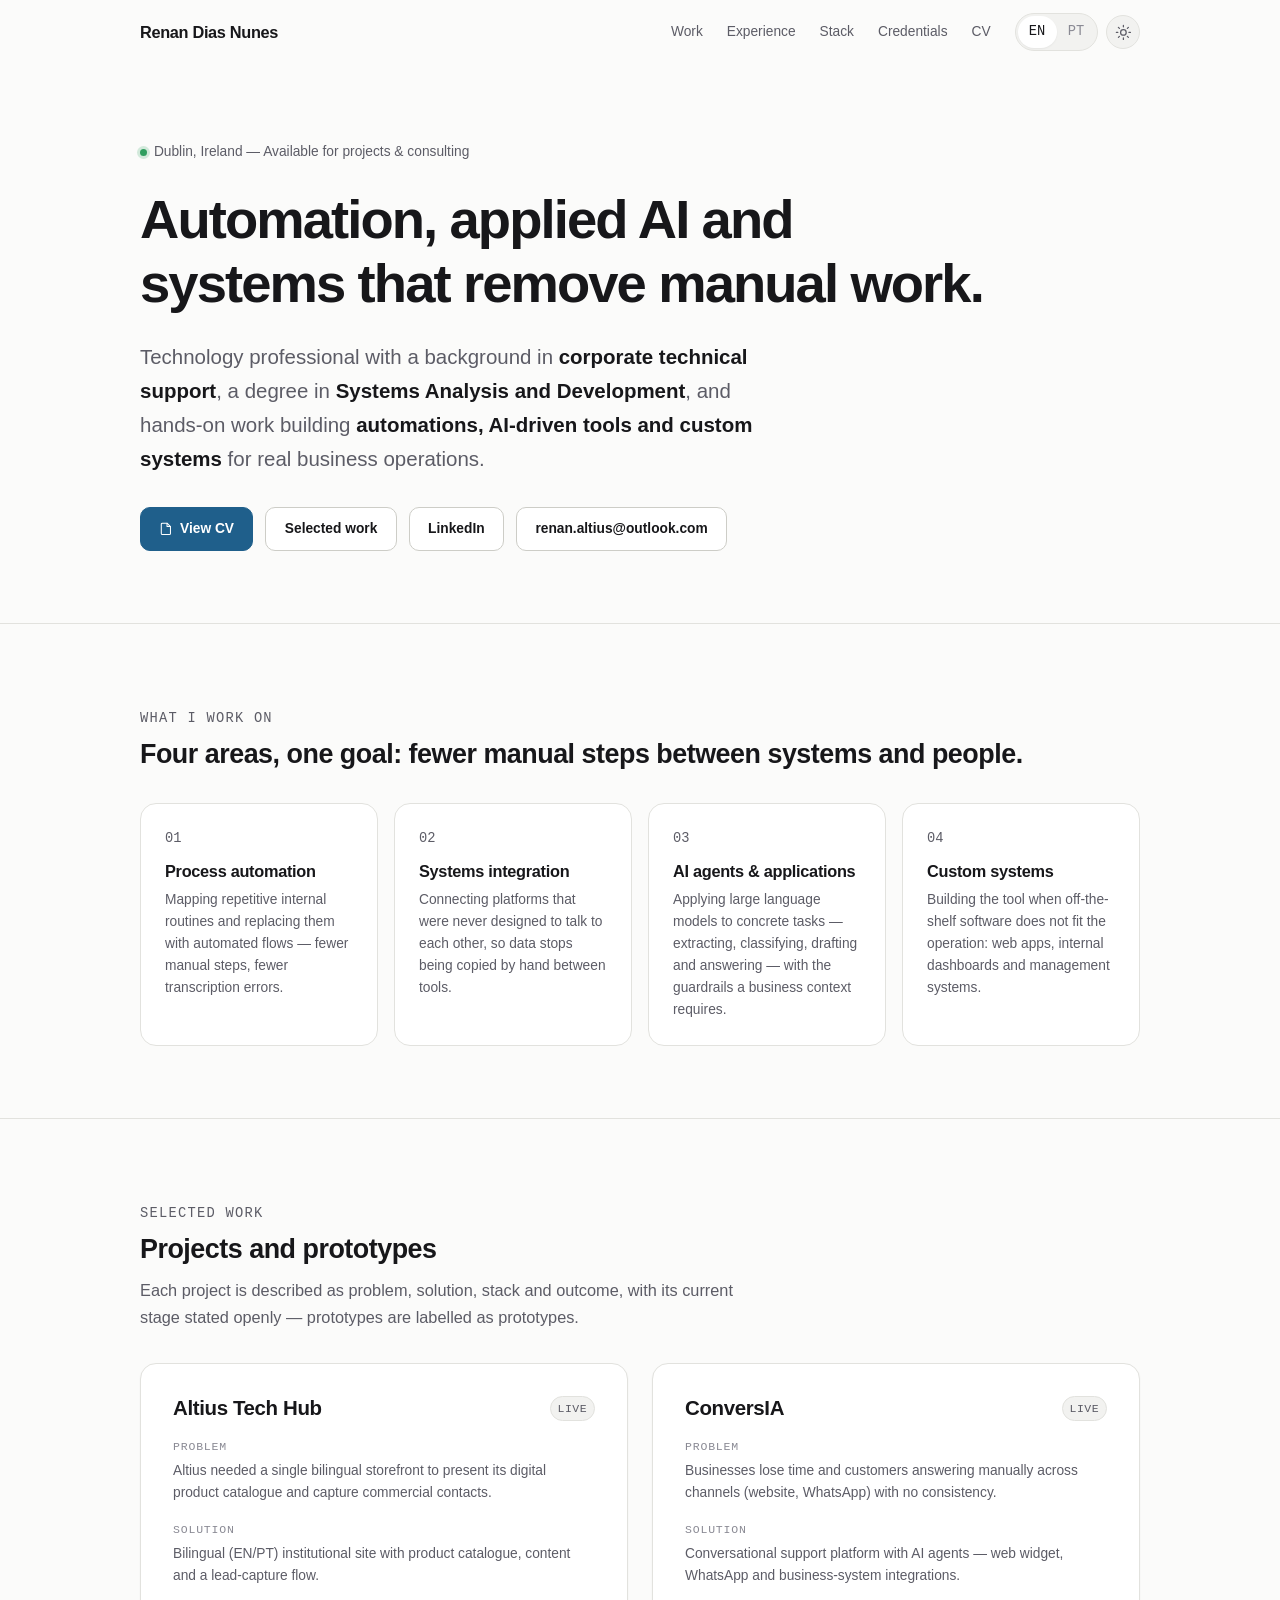
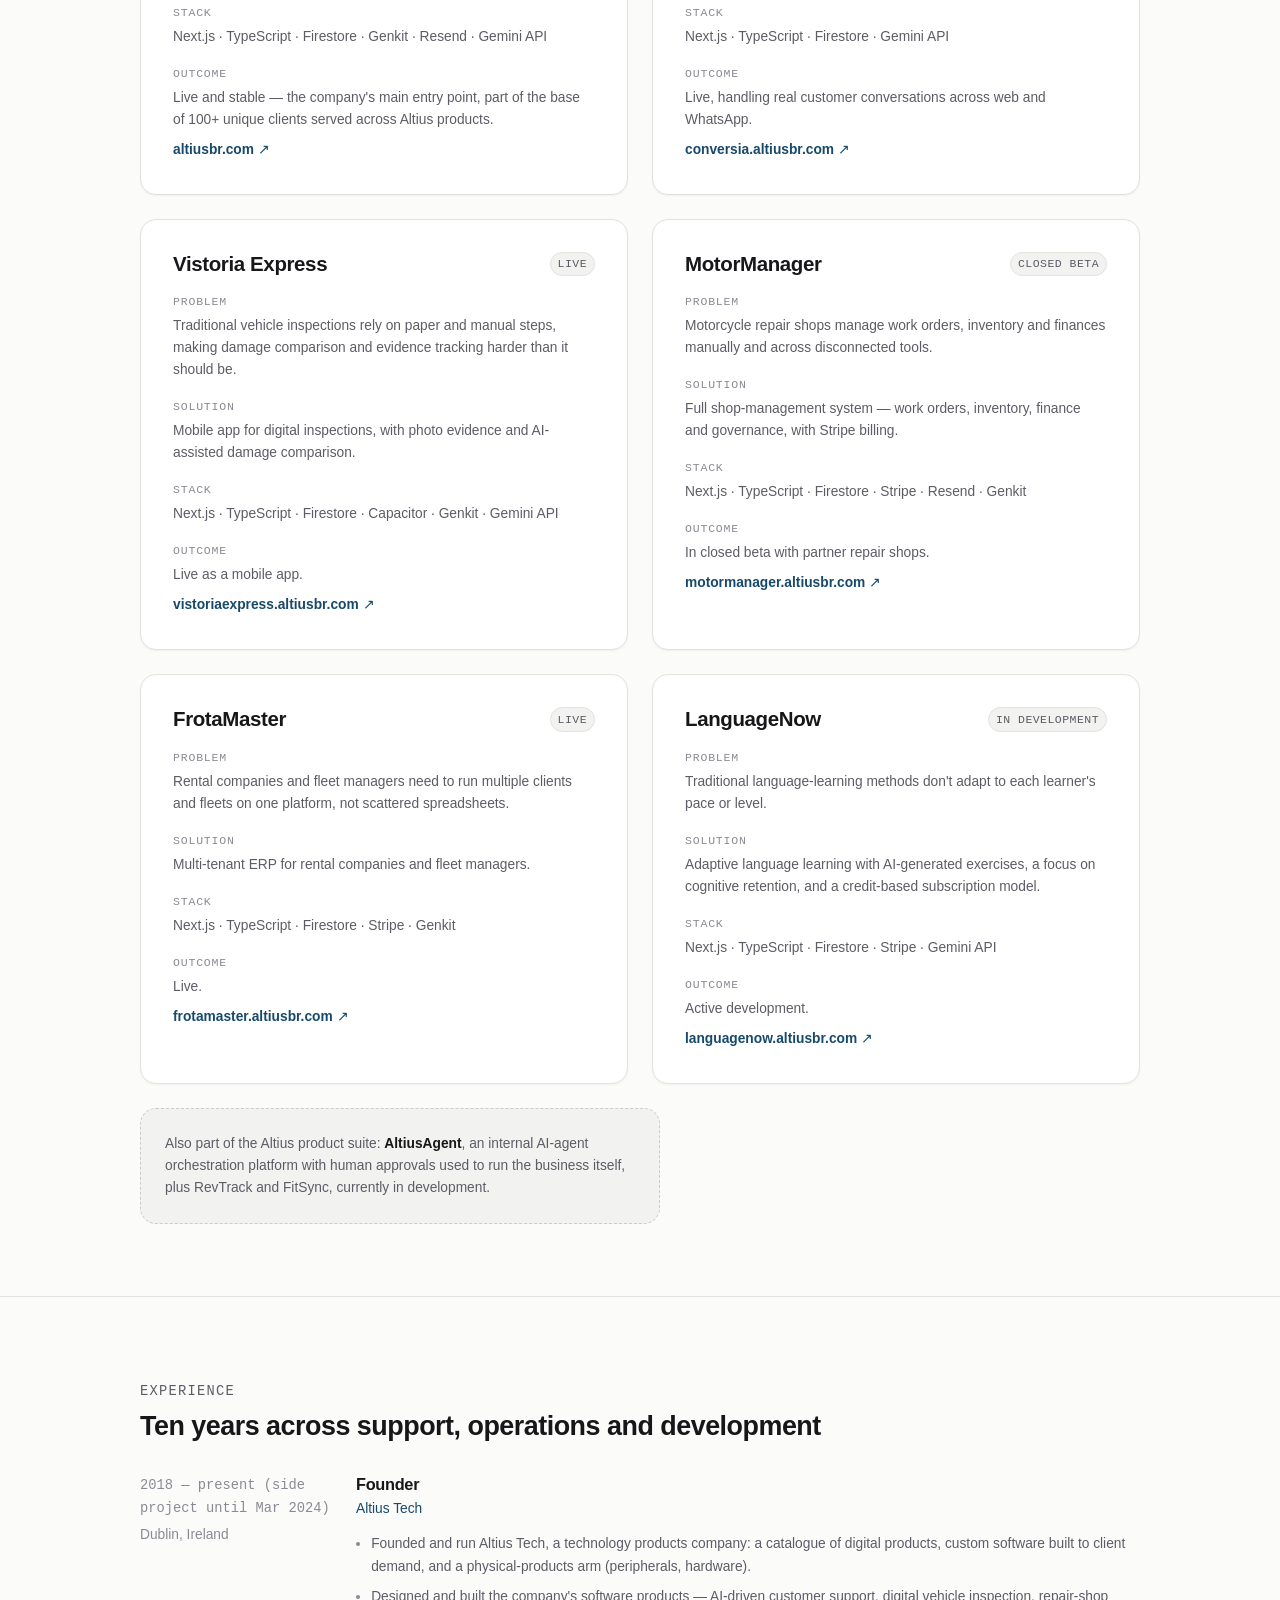
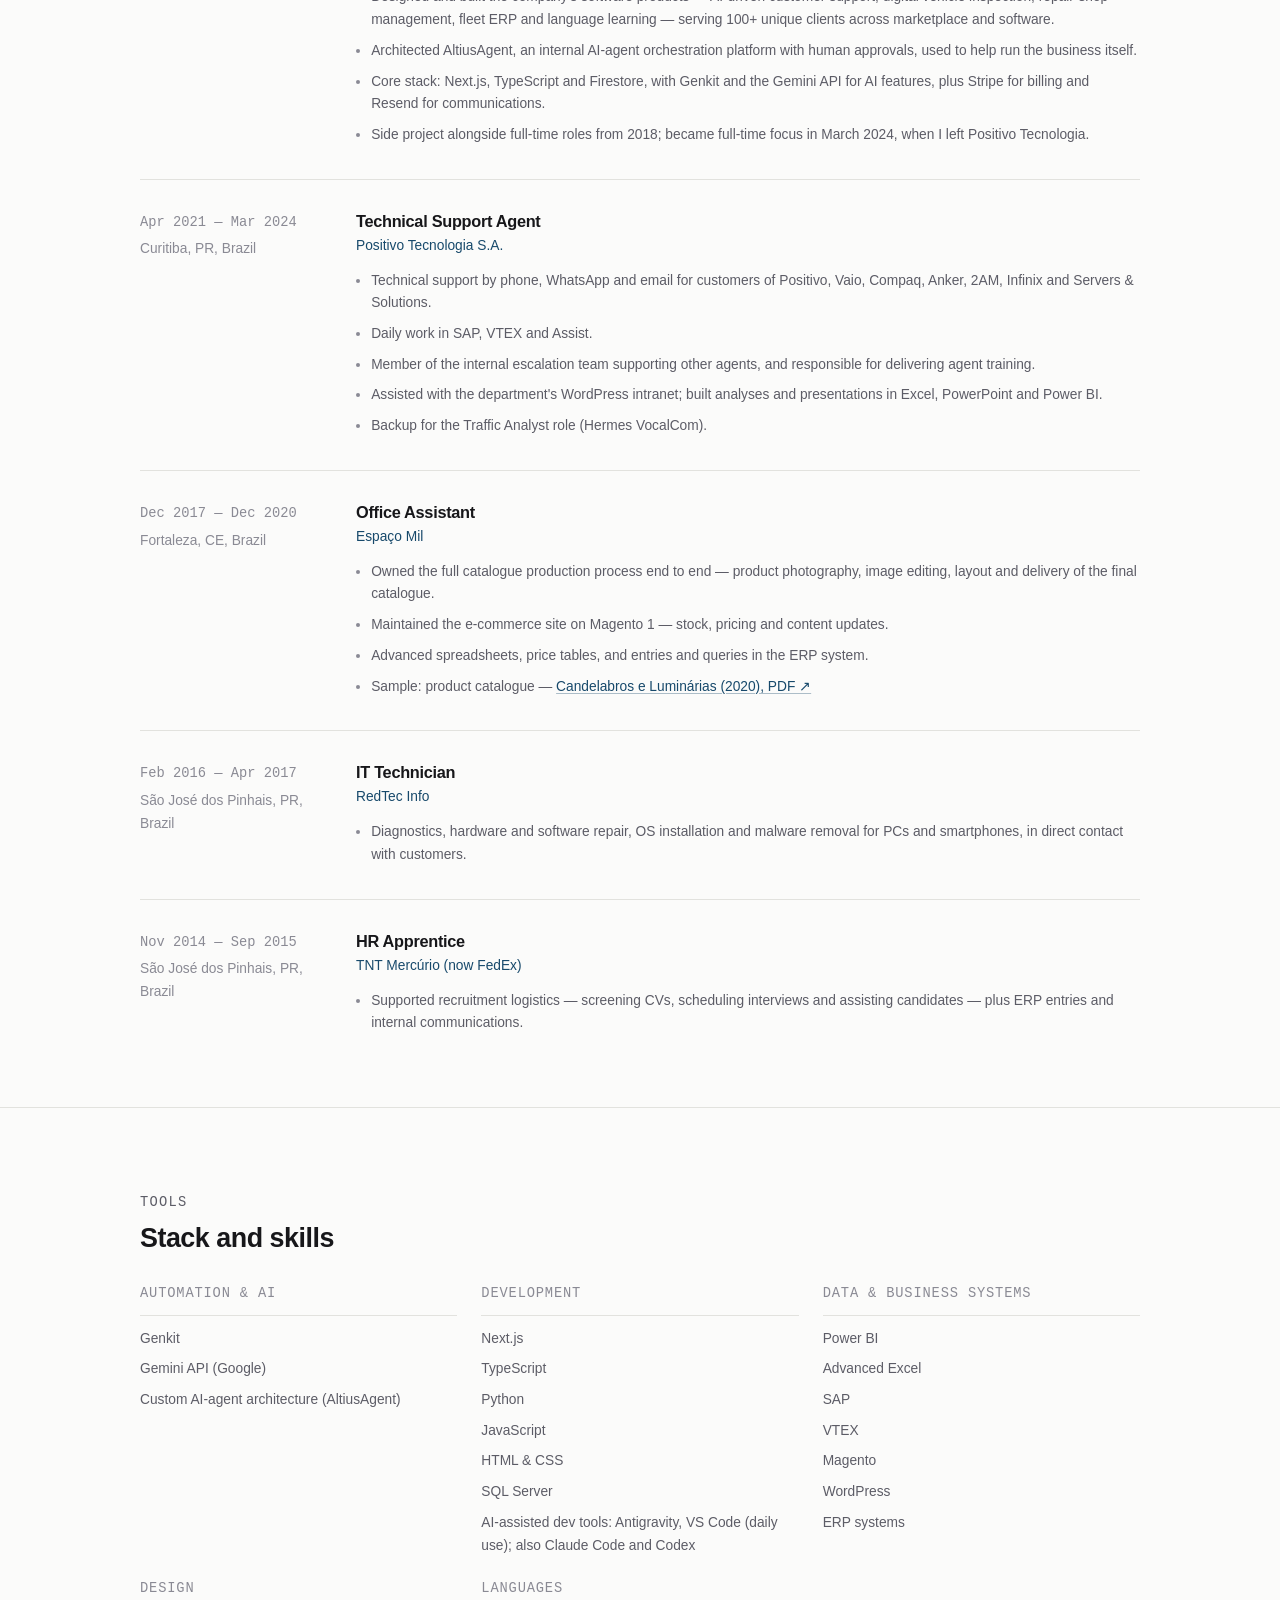
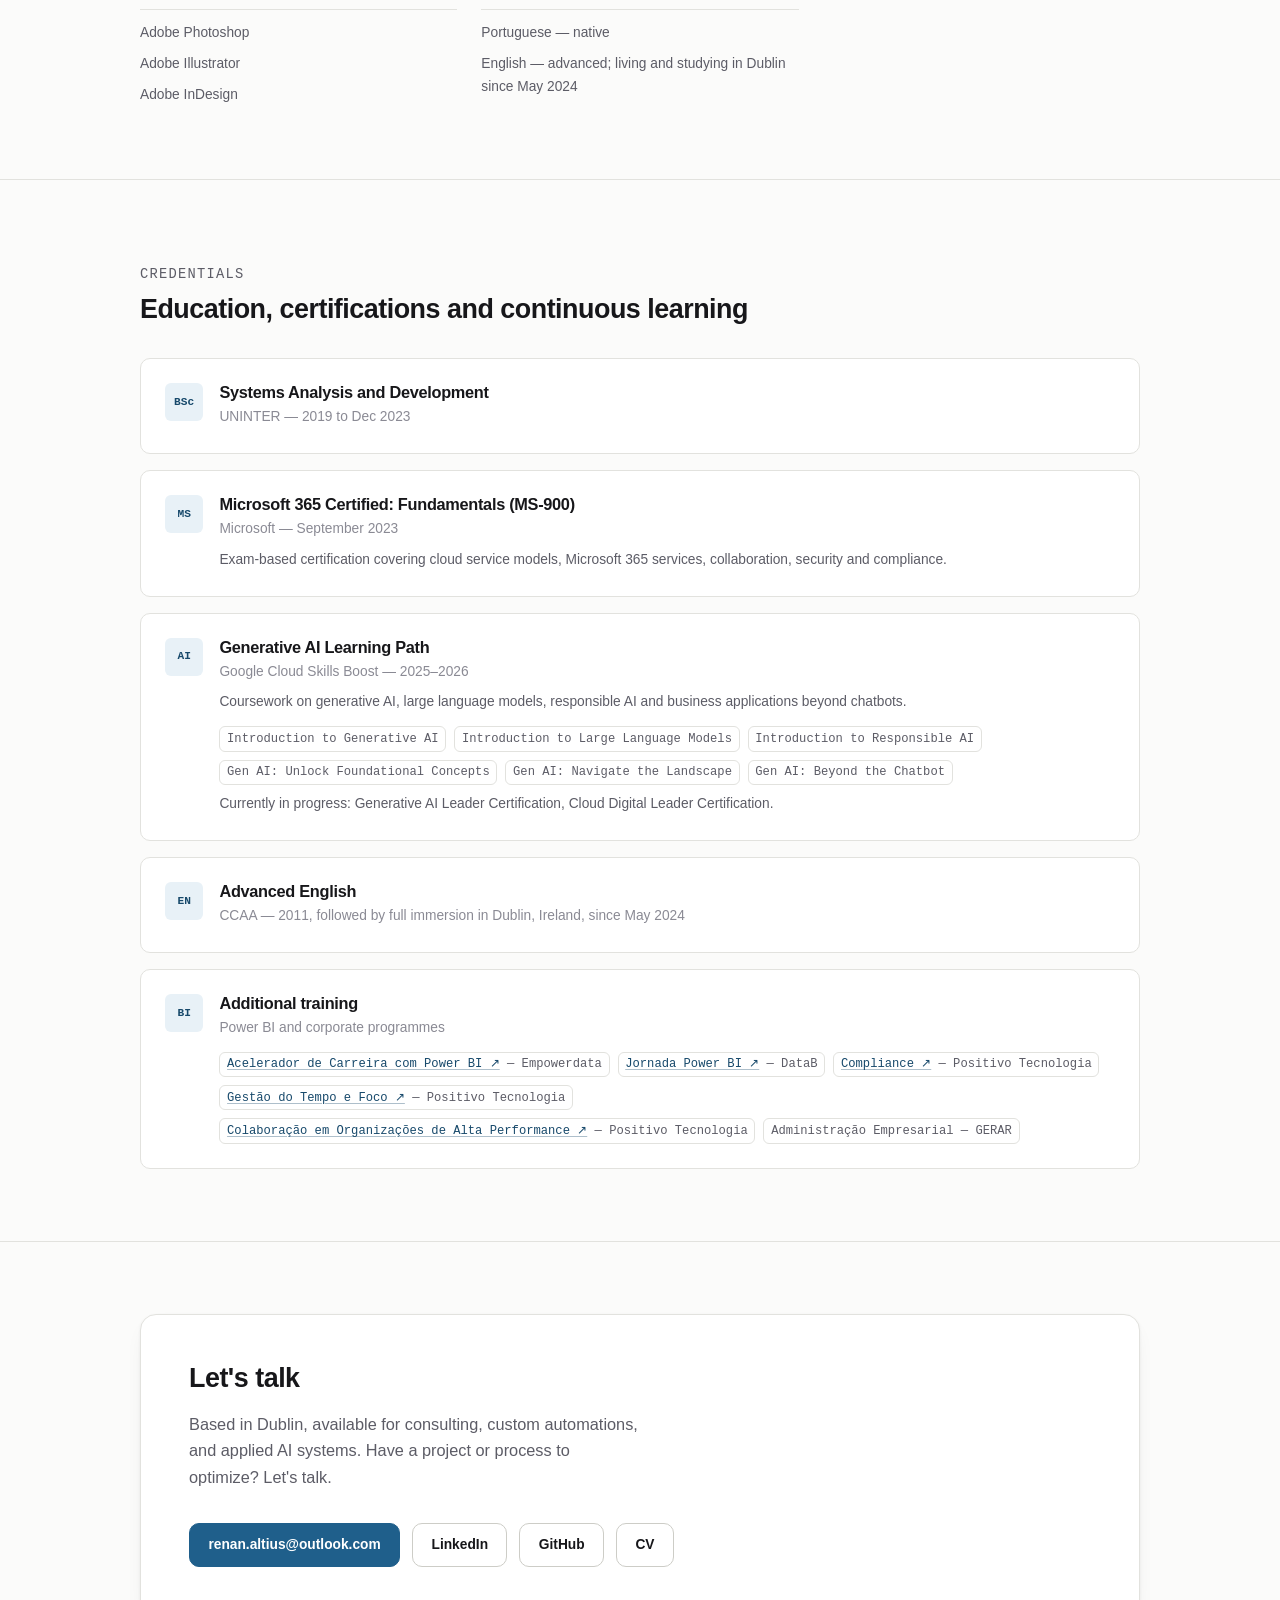
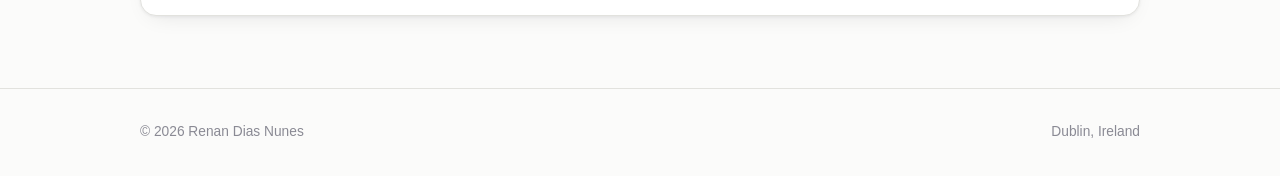
==== commit 734867ad: "style: equalize hero spacing and update status to Live / No ar" ====
--- a/index.html
+++ b/index.html
@@ -197,7 +197,7 @@
 						<div class="project__top">
 							<h3>Altius Tech Hub</h3>
 							<span class="project__stage" data-stage>
-								<span lang="en">in production</span><span lang="pt">em produção</span>
+								<span lang="en">live</span><span lang="pt">no ar</span>
 							</span>
 						</div>
 						<dl class="case">
@@ -236,7 +236,7 @@
 						<div class="project__top">
 							<h3>ConversIA</h3>
 							<span class="project__stage" data-stage>
-								<span lang="en">in production</span><span lang="pt">em produção</span>
+								<span lang="en">live</span><span lang="pt">no ar</span>
 							</span>
 						</div>
 						<dl class="case">
@@ -260,8 +260,8 @@
 							</div>
 							<div>
 								<dt><span lang="en">Outcome</span><span lang="pt">Resultado</span></dt>
-								<dd><span lang="en">In production, handling real customer conversations across web and
-										WhatsApp.</span><span lang="pt">Em produção, atendendo clientes reais nos
+								<dd><span lang="en">Live, handling real customer conversations across web and
+										WhatsApp.</span><span lang="pt">No ar, atendendo clientes reais nos
 										canais web e WhatsApp.</span></dd>
 							</div>
 						</dl>
@@ -274,7 +274,7 @@
 						<div class="project__top">
 							<h3>Vistoria Express</h3>
 							<span class="project__stage" data-stage>
-								<span lang="en">in production</span><span lang="pt">em produção</span>
+								<span lang="en">live</span><span lang="pt">no ar</span>
 							</span>
 						</div>
 						<dl class="case">
@@ -299,7 +299,7 @@
 							</div>
 							<div>
 								<dt><span lang="en">Outcome</span><span lang="pt">Resultado</span></dt>
-								<dd><span lang="en">In production as a mobile app.</span><span lang="pt">Em produção
+								<dd><span lang="en">Live as a mobile app.</span><span lang="pt">No ar
 										como aplicativo mobile.</span></dd>
 							</div>
 						</dl>
@@ -349,7 +349,7 @@
 						<div class="project__top">
 							<h3>FrotaMaster</h3>
 							<span class="project__stage" data-stage>
-								<span lang="en">in production</span><span lang="pt">em produção</span>
+								<span lang="en">live</span><span lang="pt">no ar</span>
 							</span>
 						</div>
 						<dl class="case">
@@ -372,7 +372,7 @@
 							</div>
 							<div>
 								<dt><span lang="en">Outcome</span><span lang="pt">Resultado</span></dt>
-								<dd><span lang="en">In production.</span><span lang="pt">Em produção.</span></dd>
+								<dd><span lang="en">Live.</span><span lang="pt">No ar.</span></dd>
 							</div>
 						</dl>
 						<p class="project__link"><a href="https://frotamaster.altiusbr.com/" target="_blank"
--- a/assets/css/site.css
+++ b/assets/css/site.css
@@ -84,7 +84,7 @@
 /* ---------- Hero ---------- */
 
 .hero {
-	padding-block: clamp(3rem, 9vw, 6.5rem) var(--space-8);
+	padding-block: var(--space-8);
 }
 
 .hero__location {
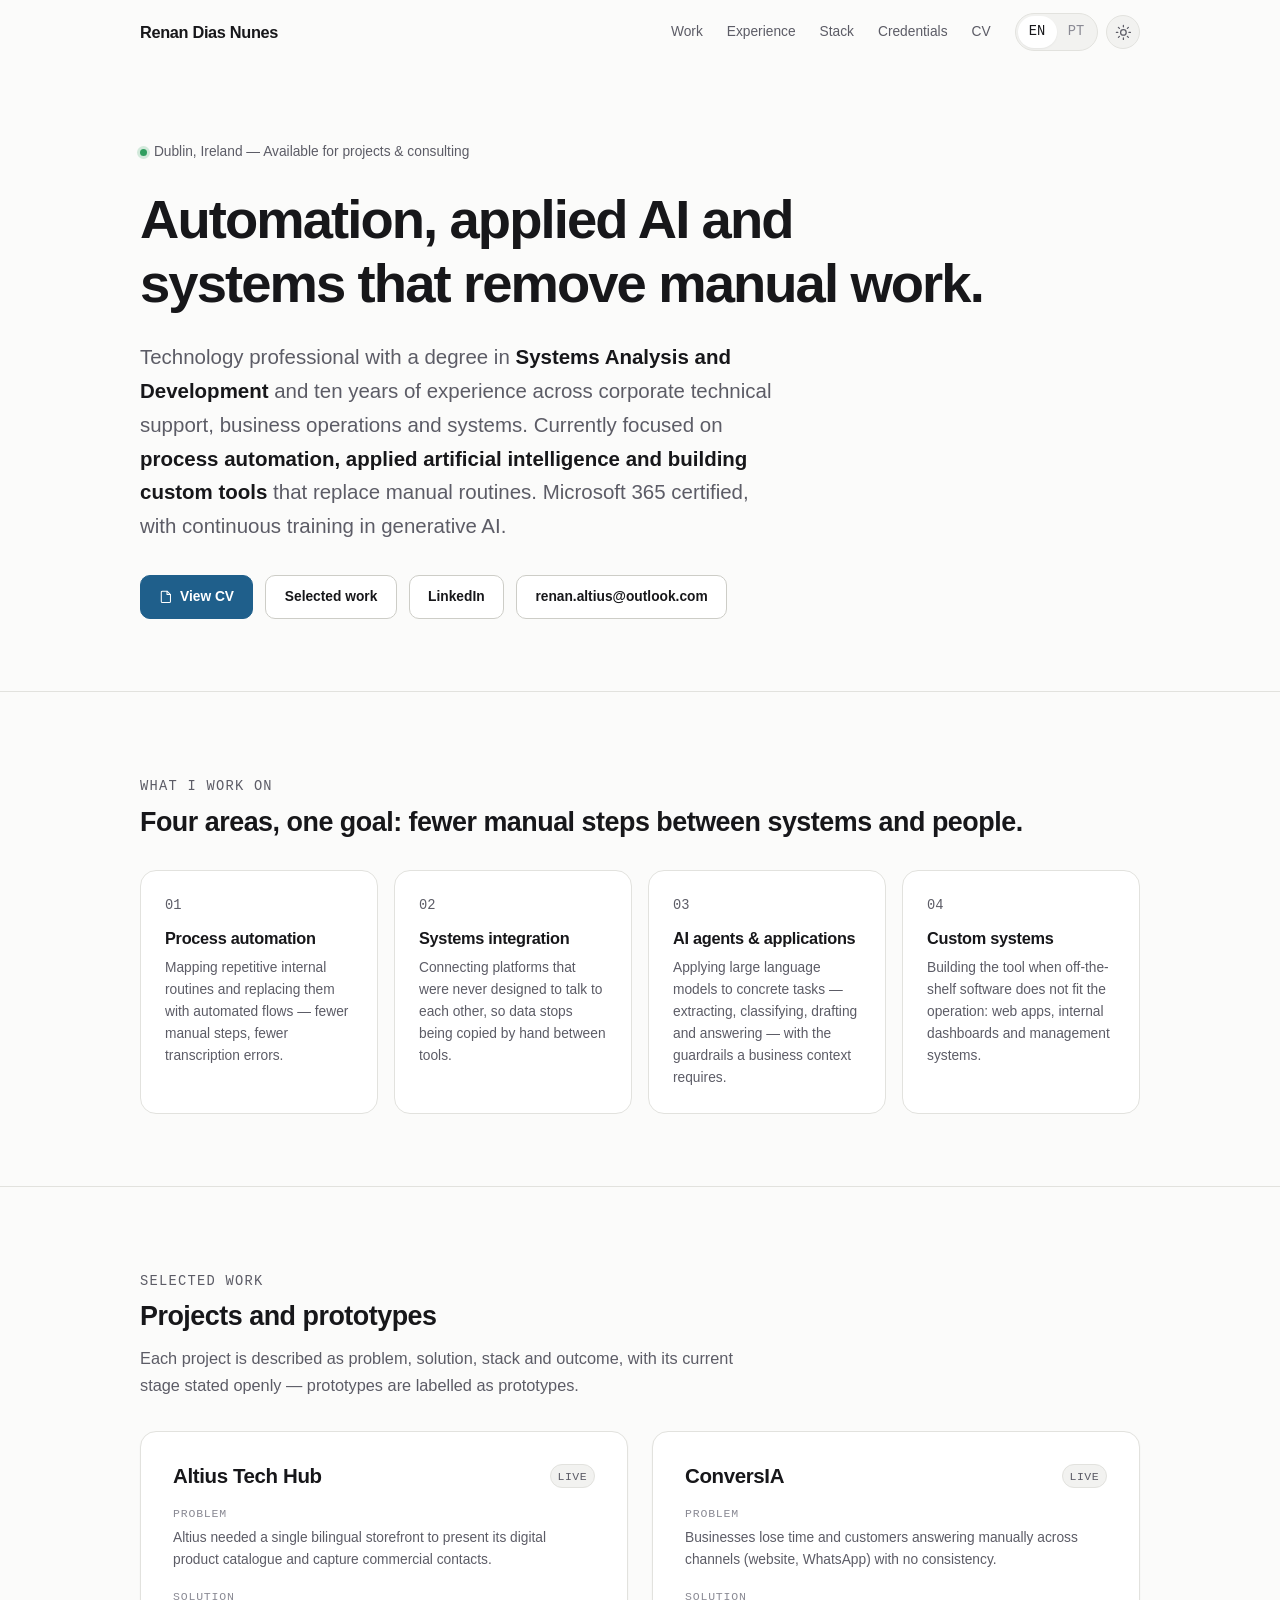
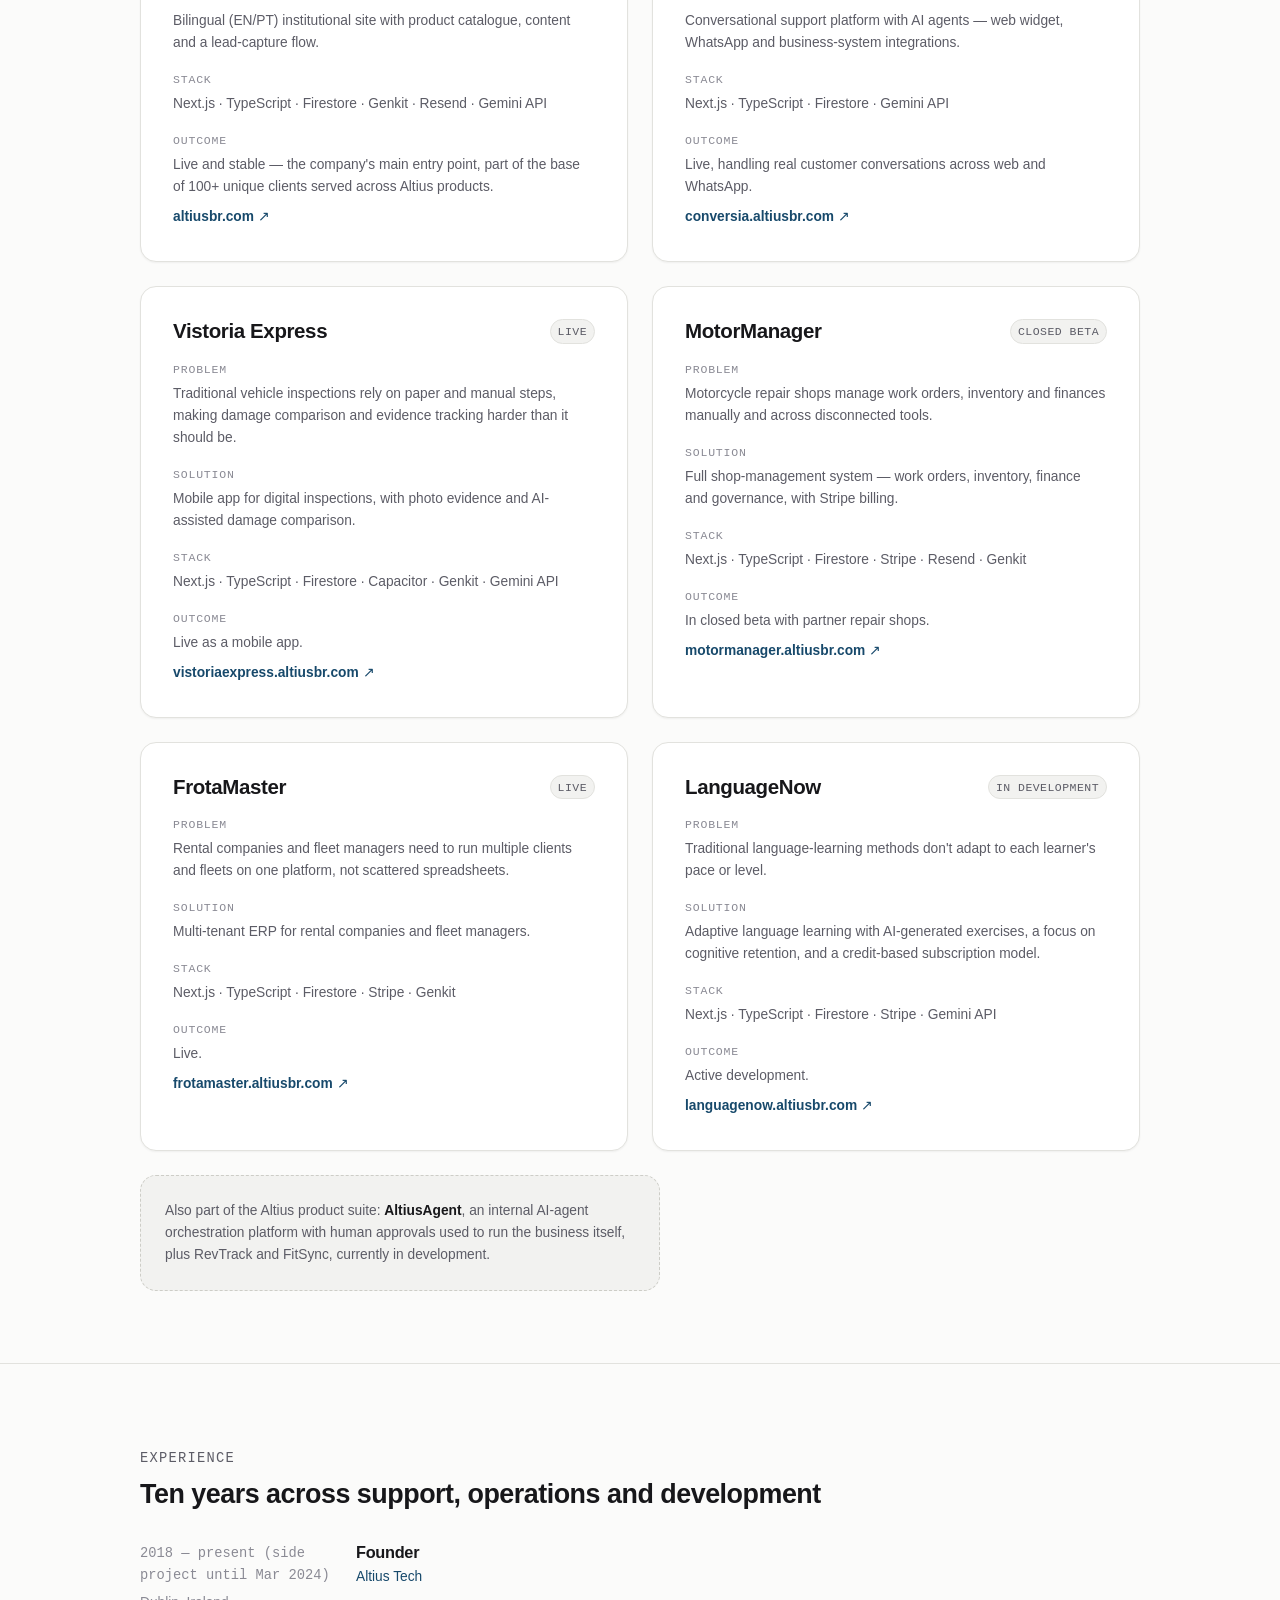
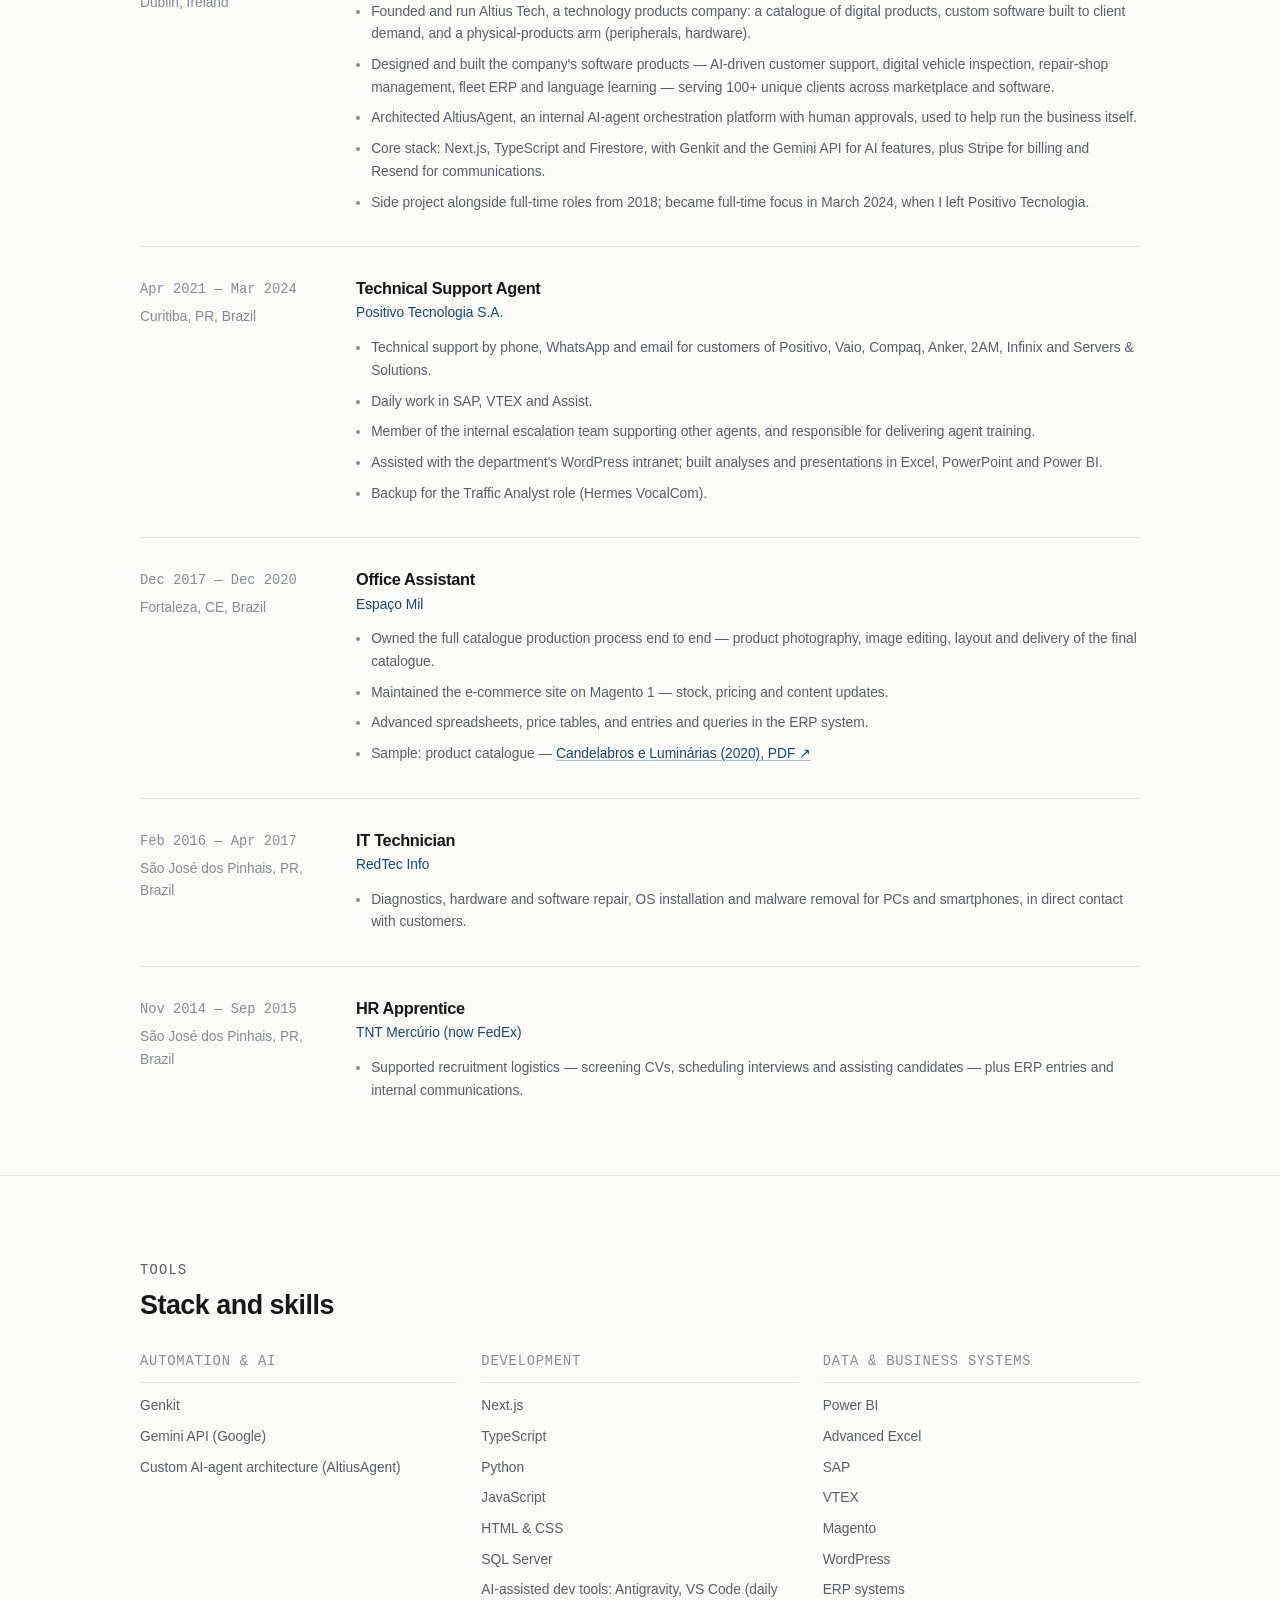
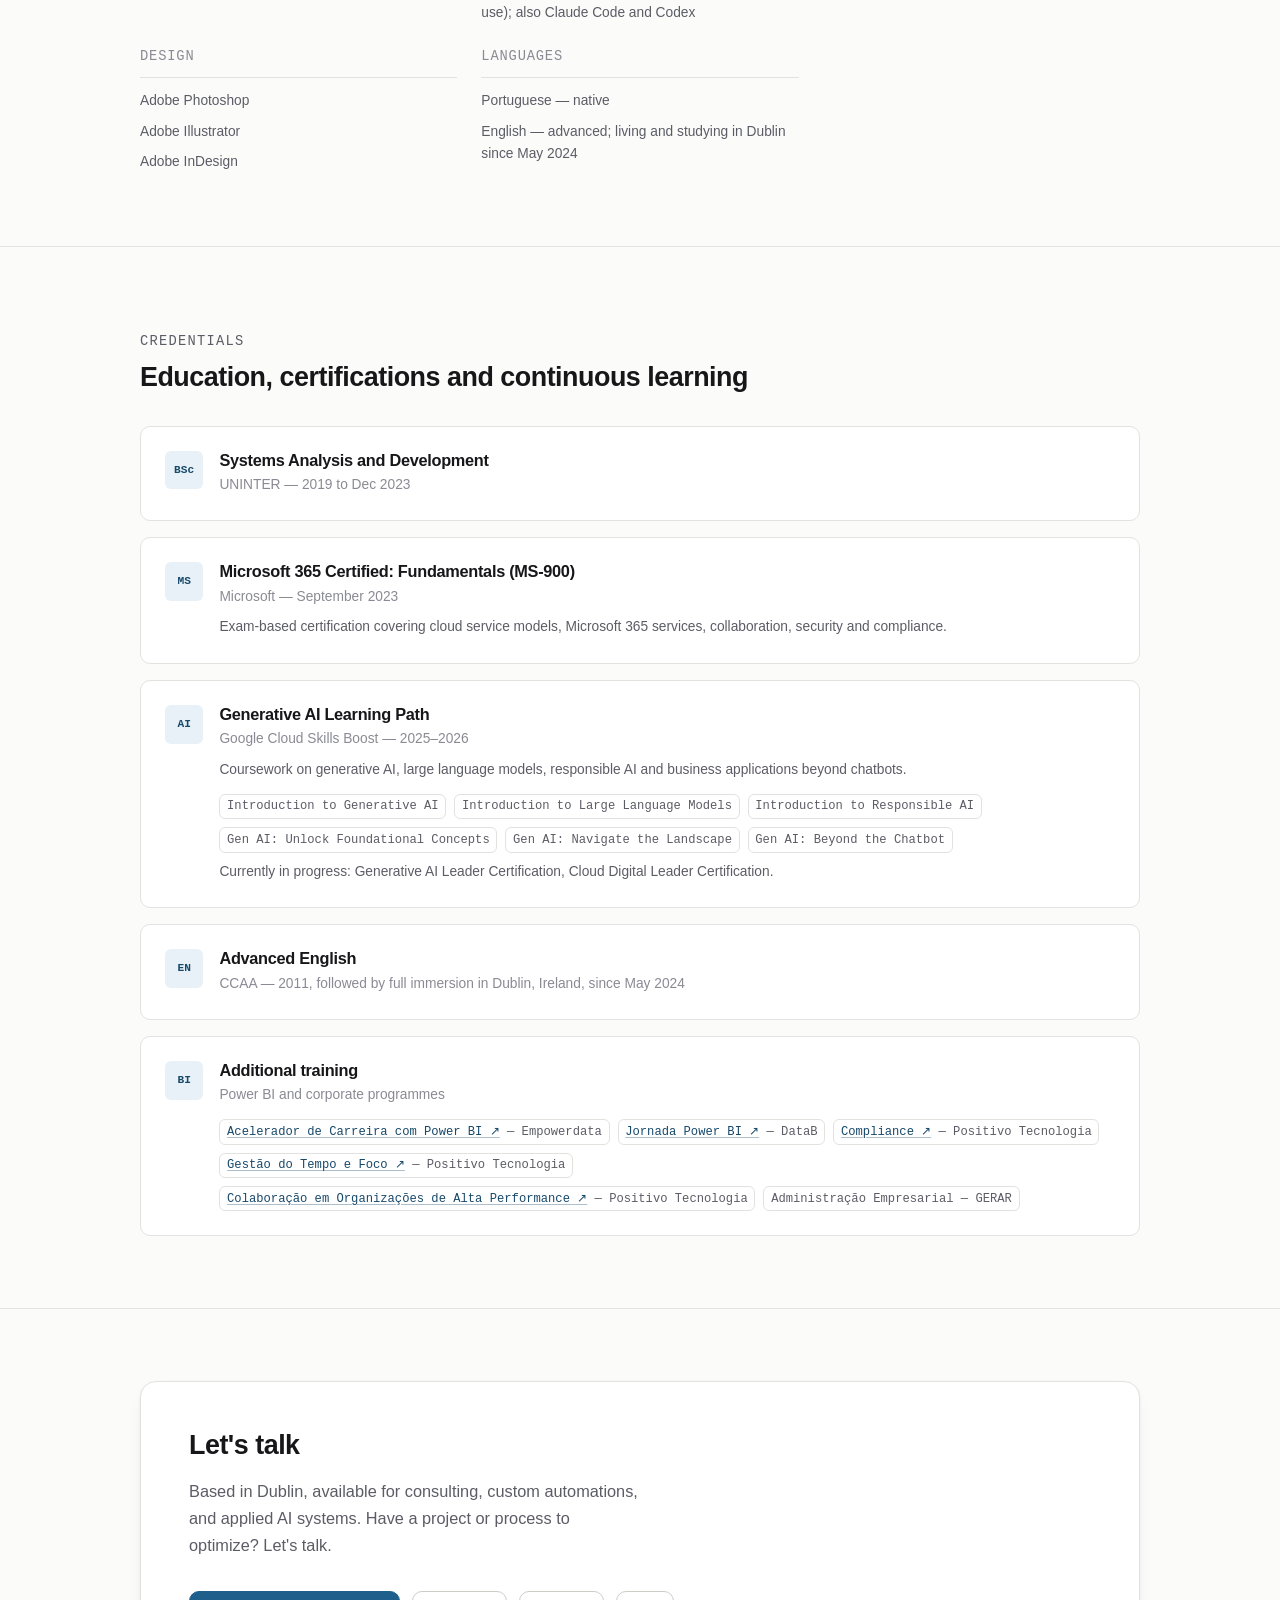
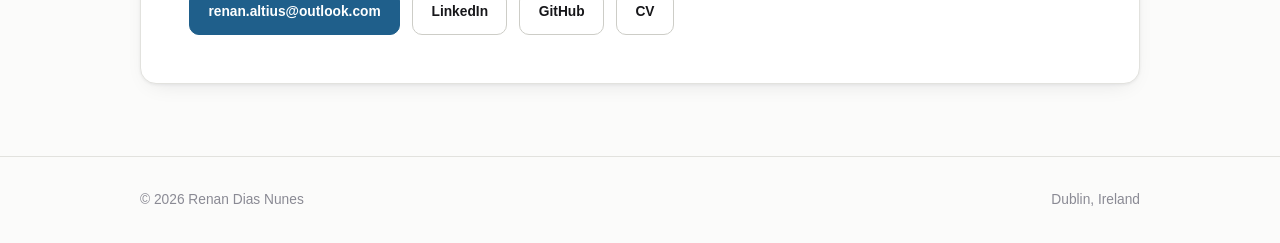
==== commit a2949bc6: "refactor: sincroniza e refina introducao do index e cv" ====
--- a/index.html
+++ b/index.html
@@ -83,14 +83,16 @@
 				</h1>
 
 				<p class="hero__tagline">
-					<span lang="en">Technology professional with a background in <strong>corporate technical
-							support</strong>, a degree in <strong>Systems Analysis and Development</strong>, and hands-on
-						work building <strong>automations, AI-driven tools and custom systems</strong> for real business
-						operations.</span>
-					<span lang="pt">Profissional de tecnologia com base em <strong>suporte técnico
-							corporativo</strong>, graduação em <strong>Análise e Desenvolvimento de Sistemas</strong> e
-						atuação prática na construção de <strong>automações, ferramentas com IA e sistemas
-							personalizados</strong> para operações reais de negócio.</span>
+					<span lang="en">Technology professional with a degree in <strong>Systems Analysis and
+							Development</strong> and ten years of experience across corporate technical support, business
+						operations and systems. Currently focused on <strong>process automation, applied artificial
+							intelligence and building custom tools</strong> that replace manual routines. Microsoft 365
+						certified, with continuous training in generative AI.</span>
+					<span lang="pt">Profissional de tecnologia com graduação em <strong>Análise e Desenvolvimento de
+							Sistemas</strong> e dez anos de experiência entre suporte técnico corporativo, operações de
+						negócio e sistemas. Atualmente focado em <strong>automação de processos, inteligência artificial
+							aplicada e construção de ferramentas personalizadas</strong> que substituem rotinas manuais.
+						Certificado Microsoft 365, com formação contínua em IA generativa.</span>
 				</p>
 
 				<div class="hero__actions">
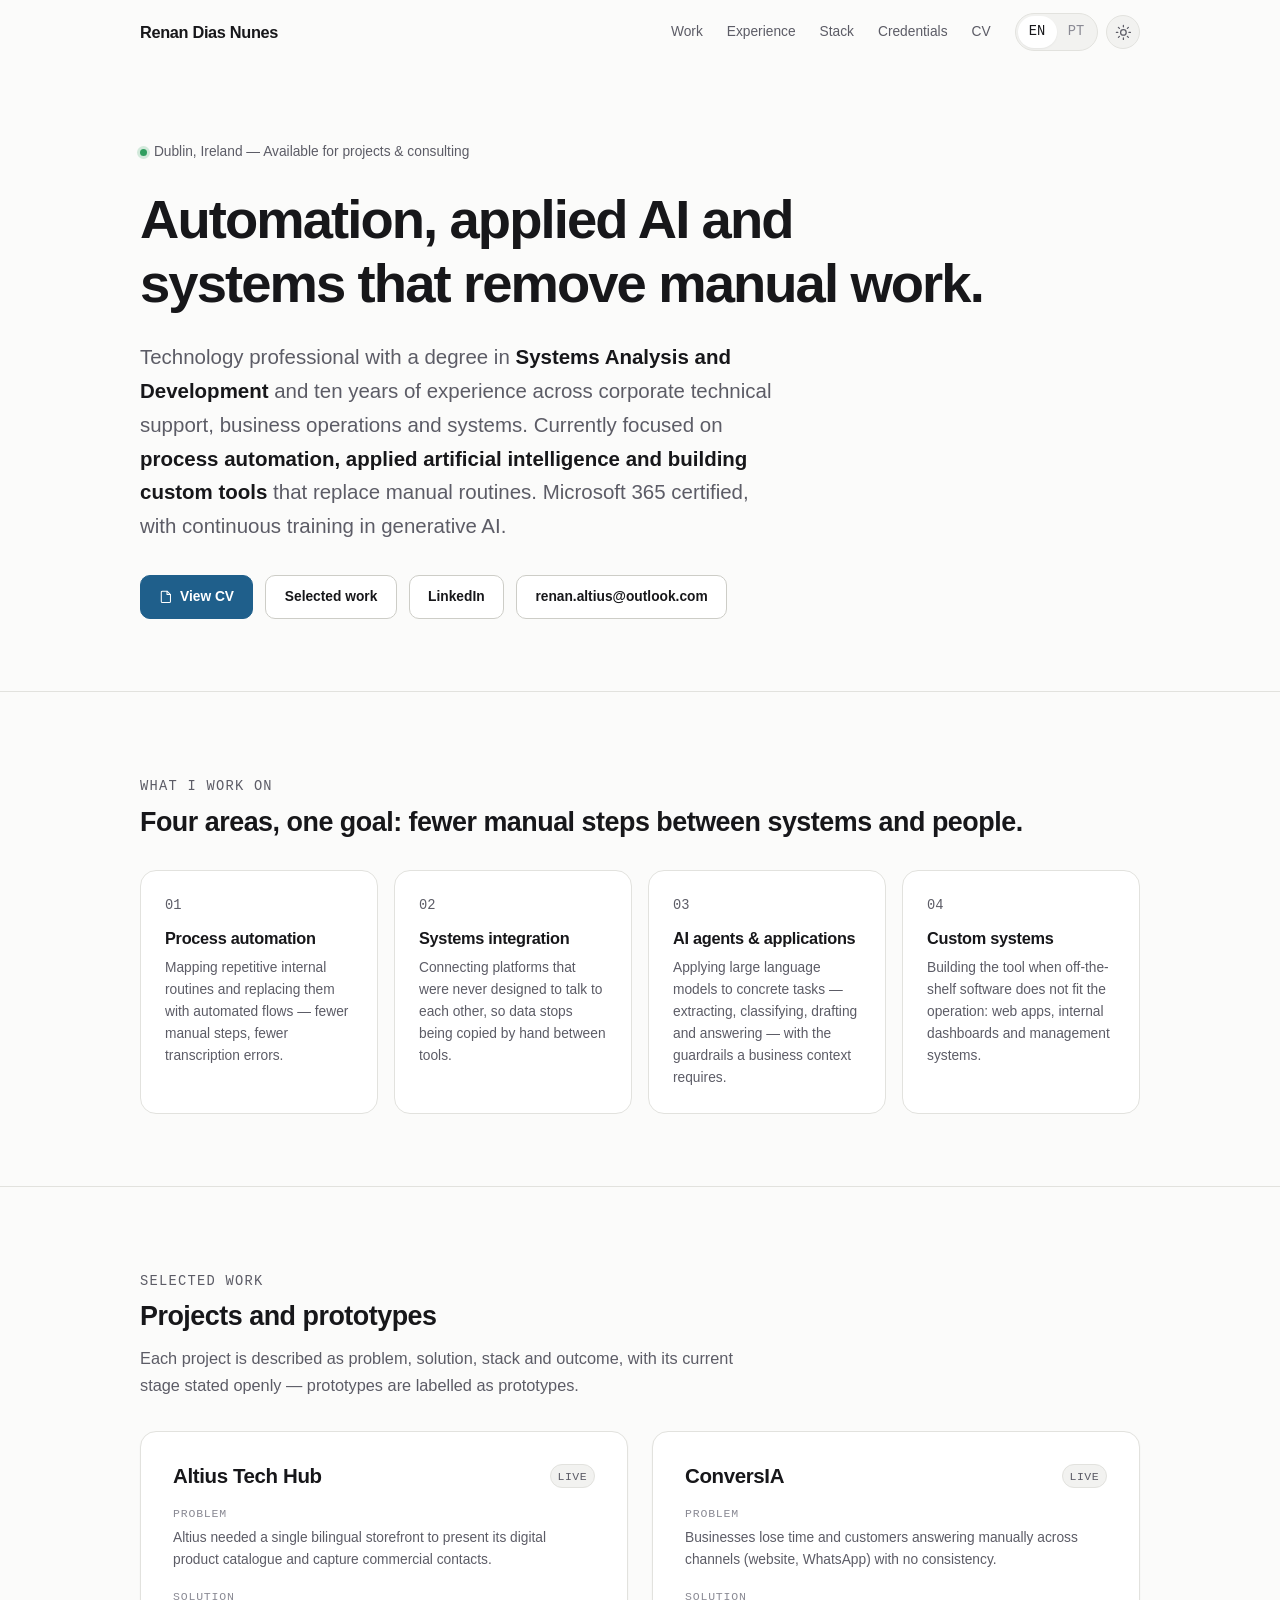
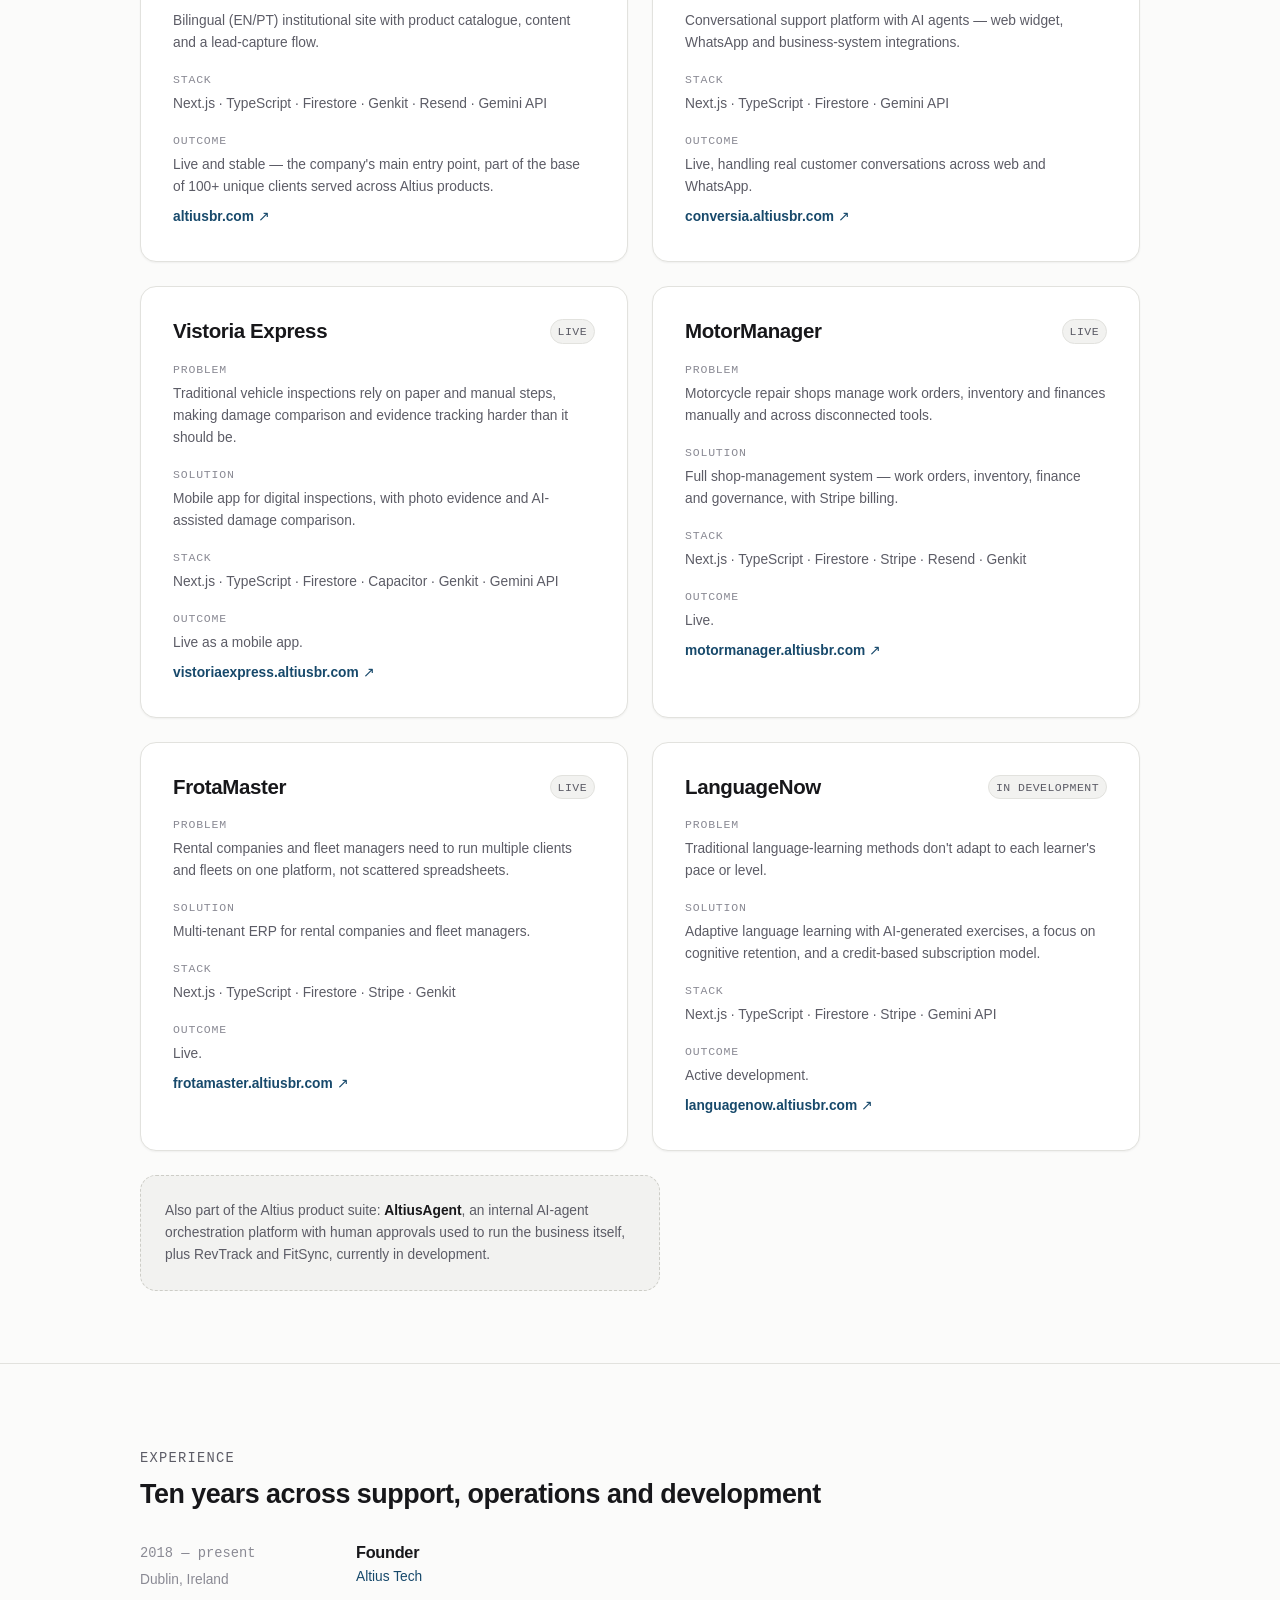
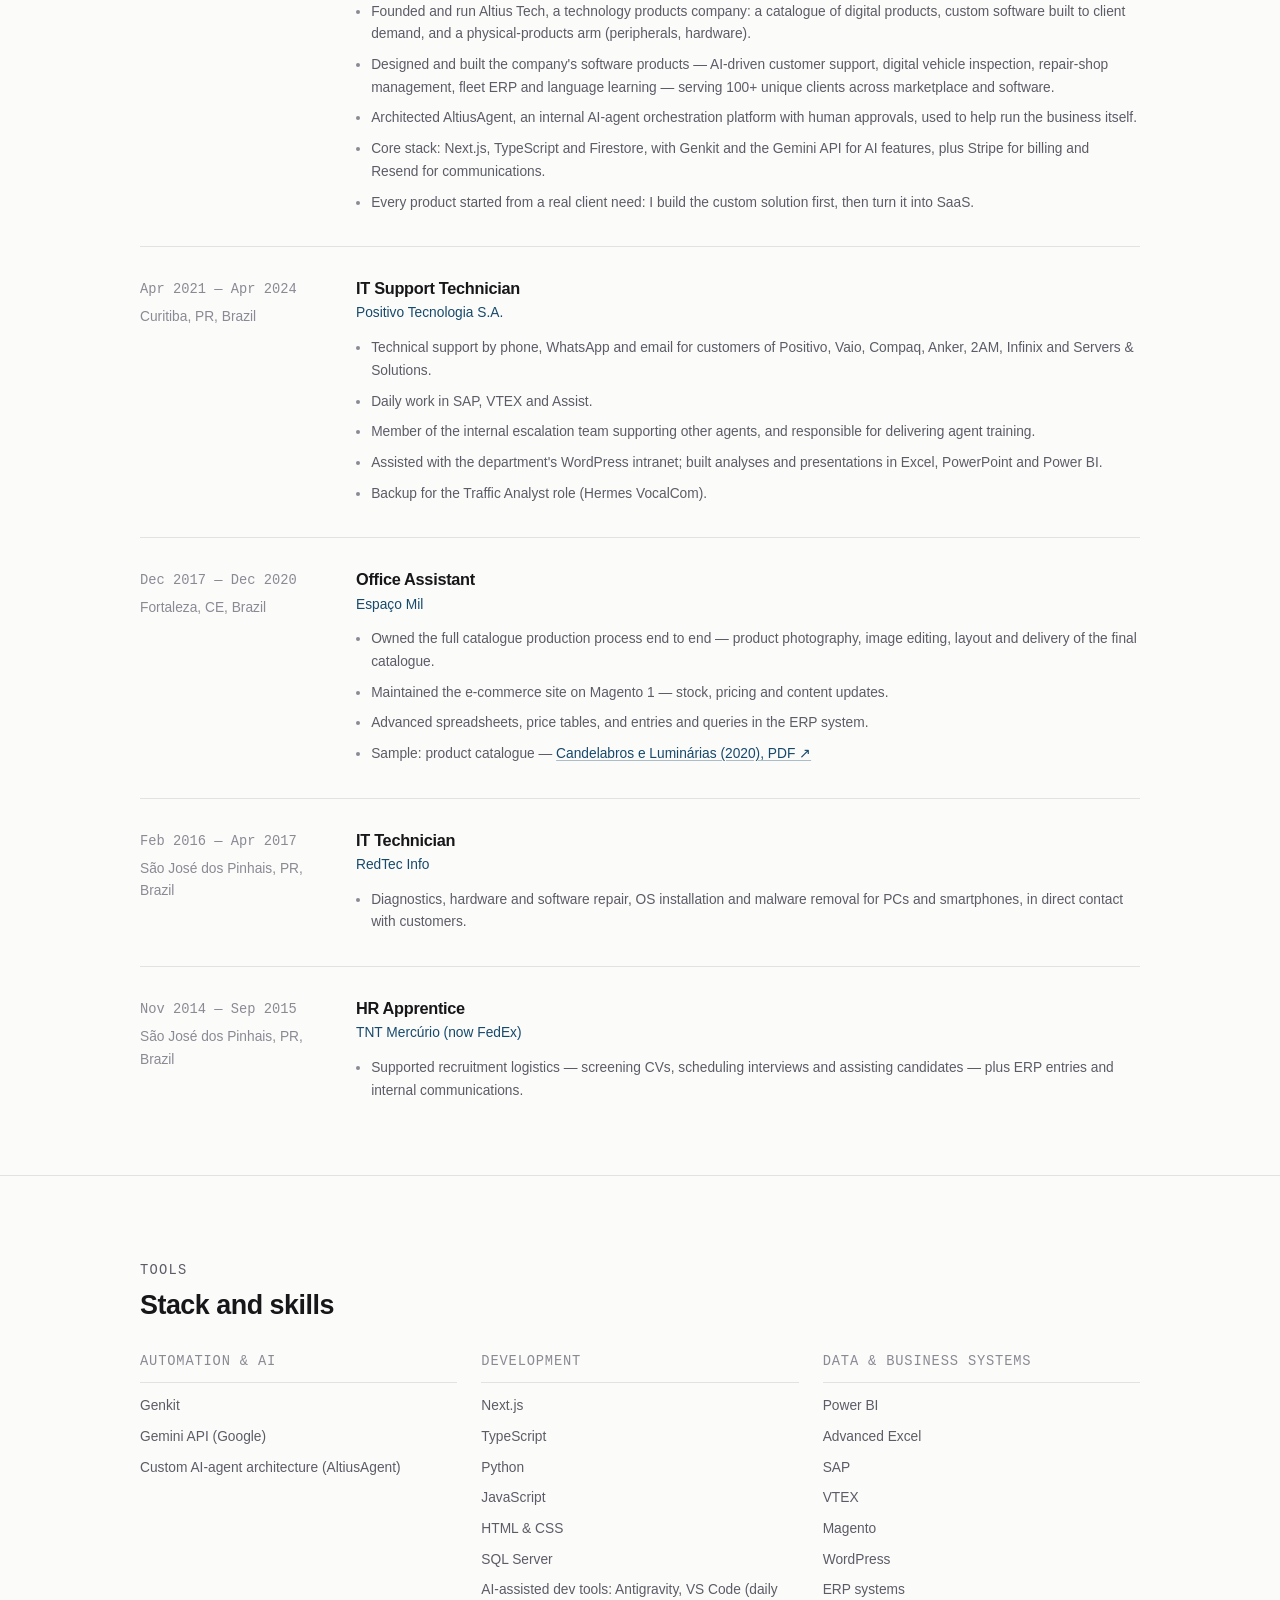
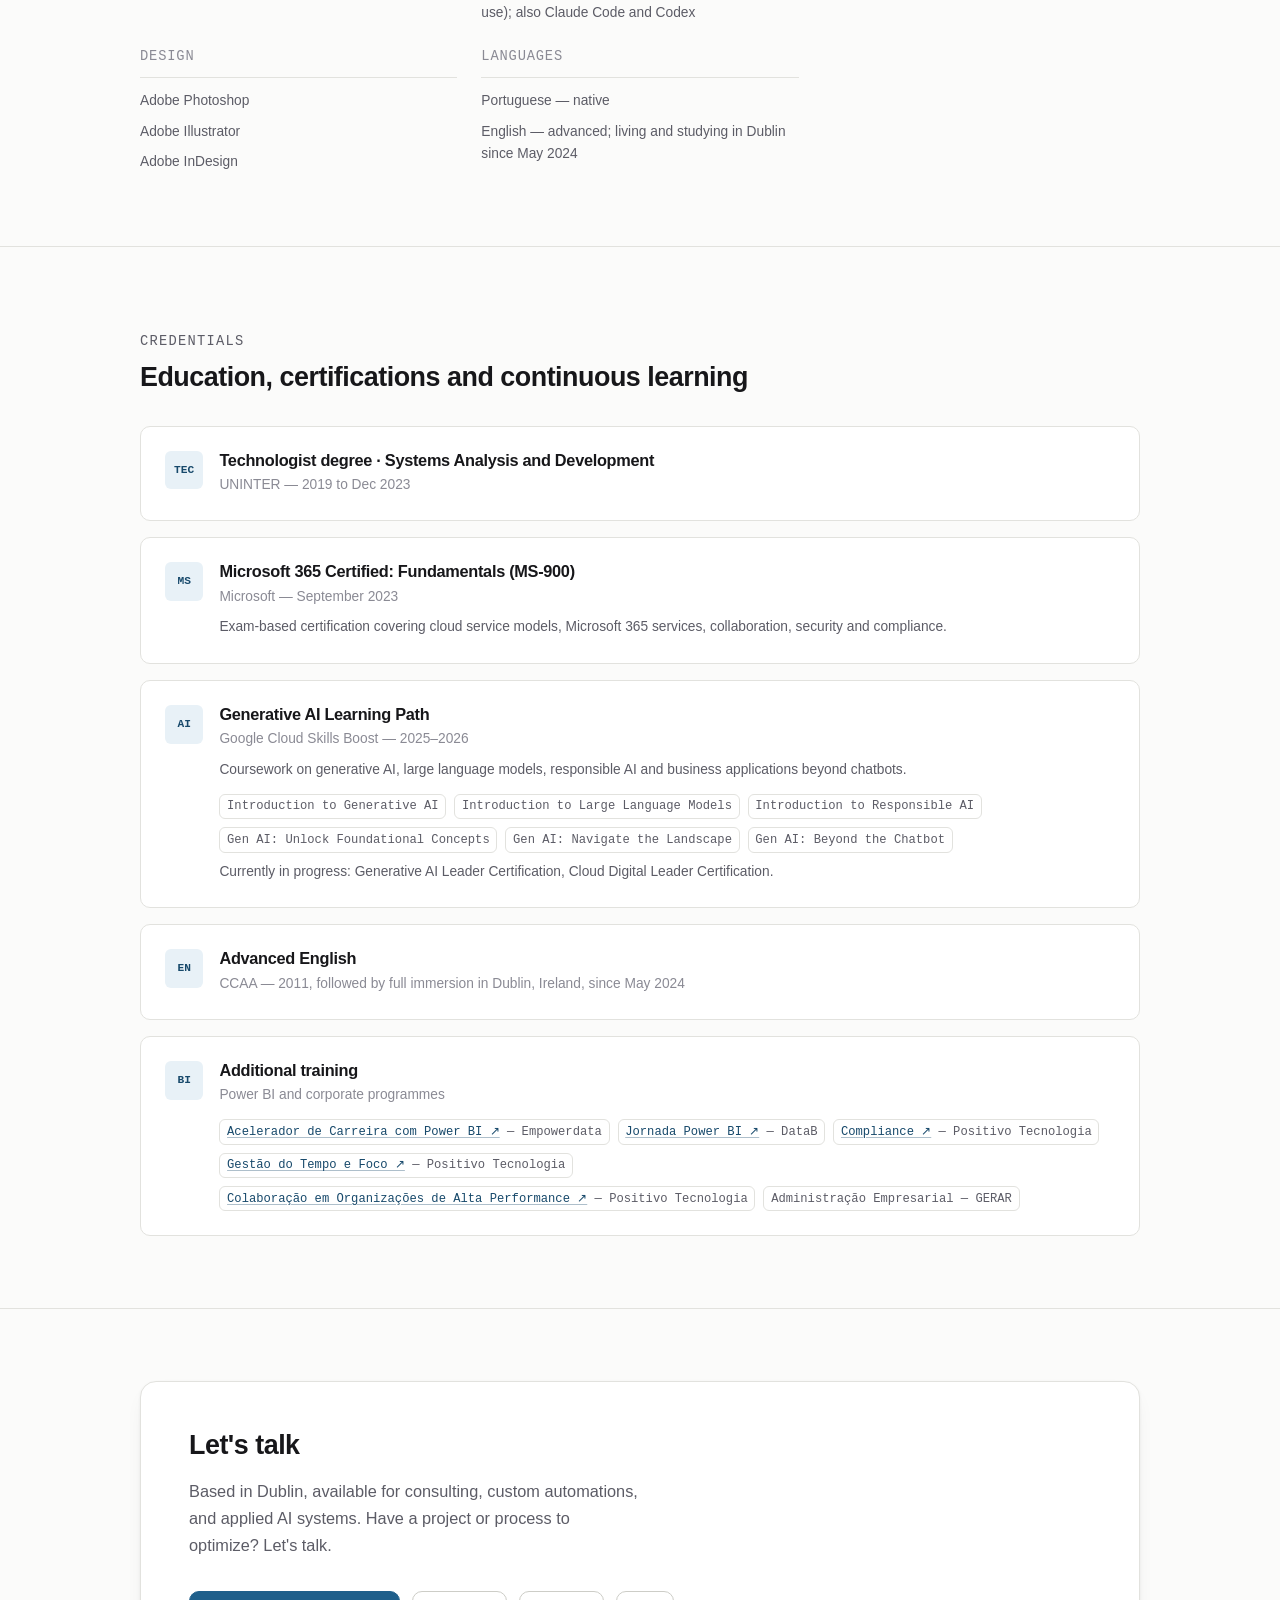
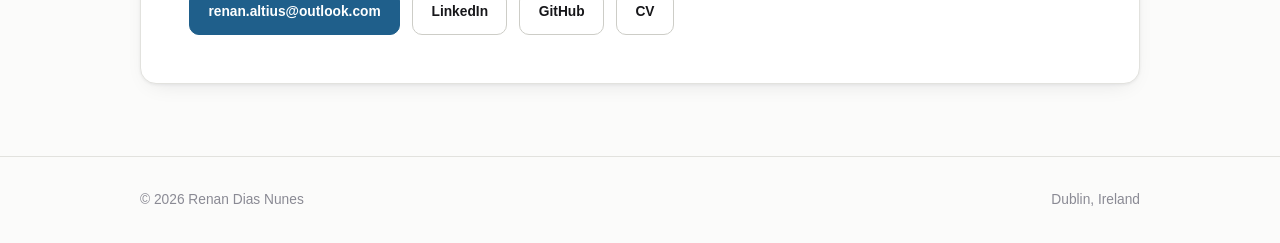
==== commit 8ad60ae3: "feat: align portfolio with LinkedIn and add Open Graph tags - Title: AI & Automation Engineer - Open" ====
--- a/index.html
+++ b/index.html
@@ -3,10 +3,21 @@
 <head>
 	<meta charset="utf-8" />
 	<meta name="viewport" content="width=device-width, initial-scale=1" />
-	<title>Renan Dias Nunes — Automation, Applied AI &amp; Systems Development</title>
+	<title>Renan Dias Nunes — AI &amp; Automation Engineer</title>
 	<meta name="description"
 		content="Renan Dias Nunes — technology professional working across process automation, applied AI and systems development. Based in Dublin, Ireland." />
 	<meta name="author" content="Renan Dias Nunes" />
+	<meta property="og:type" content="website" />
+	<meta property="og:site_name" content="Renan Dias Nunes" />
+	<meta property="og:title" content="Renan Dias Nunes — AI &amp; Automation Engineer" />
+	<meta property="og:description" content="Automation, applied AI and custom systems that remove manual work. Founder of Altius Tech, based in Dublin." />
+	<meta property="og:url" content="https://renandn.github.io/" />
+	<meta property="og:image" content="https://renandn.github.io/assets/og.png" />
+	<meta property="og:image:width" content="1200" />
+	<meta property="og:image:height" content="630" />
+	<meta property="og:image:alt" content="Renan Dias Nunes — AI &amp; Automation Engineer" />
+	<meta name="twitter:card" content="summary_large_image" />
+	<meta name="twitter:image" content="https://renandn.github.io/assets/og.png" />
 
 	<link rel="stylesheet" href="assets/css/base.css" />
 	<link rel="stylesheet" href="assets/css/site.css" />
@@ -29,9 +40,9 @@
 </head>
 
 <body>
-	<span data-title-en="Renan Dias Nunes — Automation, Applied AI &amp; Systems Development" class="visually-hidden"
+	<span data-title-en="Renan Dias Nunes — AI &amp; Automation Engineer" class="visually-hidden"
 		aria-hidden="true"></span>
-	<span data-title-pt="Renan Dias Nunes — Automação, IA Aplicada e Desenvolvimento de Sistemas"
+	<span data-title-pt="Renan Dias Nunes — AI &amp; Automation Engineer"
 		class="visually-hidden" aria-hidden="true"></span>
 
 	<!-- ================= Barra de navegação ================= -->
@@ -314,7 +325,7 @@
 						<div class="project__top">
 							<h3>MotorManager</h3>
 							<span class="project__stage" data-stage>
-								<span lang="en">closed beta</span><span lang="pt">beta fechada</span>
+								<span lang="en">live</span><span lang="pt">no ar</span>
 							</span>
 						</div>
 						<dl class="case">
@@ -338,8 +349,7 @@
 							</div>
 							<div>
 								<dt><span lang="en">Outcome</span><span lang="pt">Resultado</span></dt>
-								<dd><span lang="en">In closed beta with partner repair shops.</span><span lang="pt">Em
-										beta fechada com oficinas parceiras.</span></dd>
+								<dd><span lang="en">Live.</span><span lang="pt">No ar.</span></dd>
 							</div>
 						</dl>
 						<p class="project__link"><a href="https://motormanager.altiusbr.com/" target="_blank"
@@ -446,8 +456,8 @@
 					<article class="role">
 						<div class="role__meta">
 							<span>
-								<span lang="en">2018 — present (side project until Mar 2024)</span>
-								<span lang="pt">2018 — atual (projeto paralelo até mar/2024)</span>
+								<span lang="en">2018 — present</span>
+								<span lang="pt">2018 — atual</span>
 							</span>
 							<span class="role__where">Dublin, Ireland</span>
 						</div>
@@ -489,10 +499,10 @@
 										comunicações.</span>
 								</li>
 								<li>
-									<span lang="en">Side project alongside full-time roles from 2018; became full-time
-										focus in March 2024, when I left Positivo Tecnologia.</span>
-									<span lang="pt">Projeto paralelo enquanto mantinha empregos CLT desde 2018; virou
-										dedicação integral em março de 2024, quando saí da Positivo Tecnologia.</span>
+									<span lang="en">Every product started from a real client need: I build the custom
+										solution first, then turn it into SaaS.</span>
+									<span lang="pt">Cada produto nasceu de uma demanda real de cliente: desenvolvo a
+										solução sob medida e depois a transformo em SaaS.</span>
 								</li>
 							</ul>
 						</div>
@@ -500,13 +510,13 @@
 
 					<article class="role">
 						<div class="role__meta">
-							<span>Apr 2021 — Mar 2024</span>
+							<span>Apr 2021 — Apr 2024</span>
 							<span class="role__where">Curitiba, PR, Brazil</span>
 						</div>
 						<div>
 							<h3>
-								<span lang="en">Technical Support Agent</span>
-								<span lang="pt">Agente de Suporte Técnico</span>
+								<span lang="en">IT Support Technician</span>
+								<span lang="pt">IT Support Technician</span>
 							</h3>
 							<p class="role__org">Positivo Tecnologia S.A.</p>
 							<ul>
@@ -725,11 +735,11 @@
 				<div class="certs">
 
 					<article class="cert">
-						<div class="cert__mark">BSc</div>
+						<div class="cert__mark">TEC</div>
 						<div>
 							<h3>
-								<span lang="en">Systems Analysis and Development</span>
-								<span lang="pt">Análise e Desenvolvimento de Sistemas</span>
+								<span lang="en">Technologist degree · Systems Analysis and Development</span>
+								<span lang="pt">Tecnólogo em Análise e Desenvolvimento de Sistemas</span>
 							</h3>
 							<p class="cert__issuer">
 								UNINTER <span lang="en">— 2019 to Dec 2023</span><span lang="pt">— 2019 a dez/2023</span>
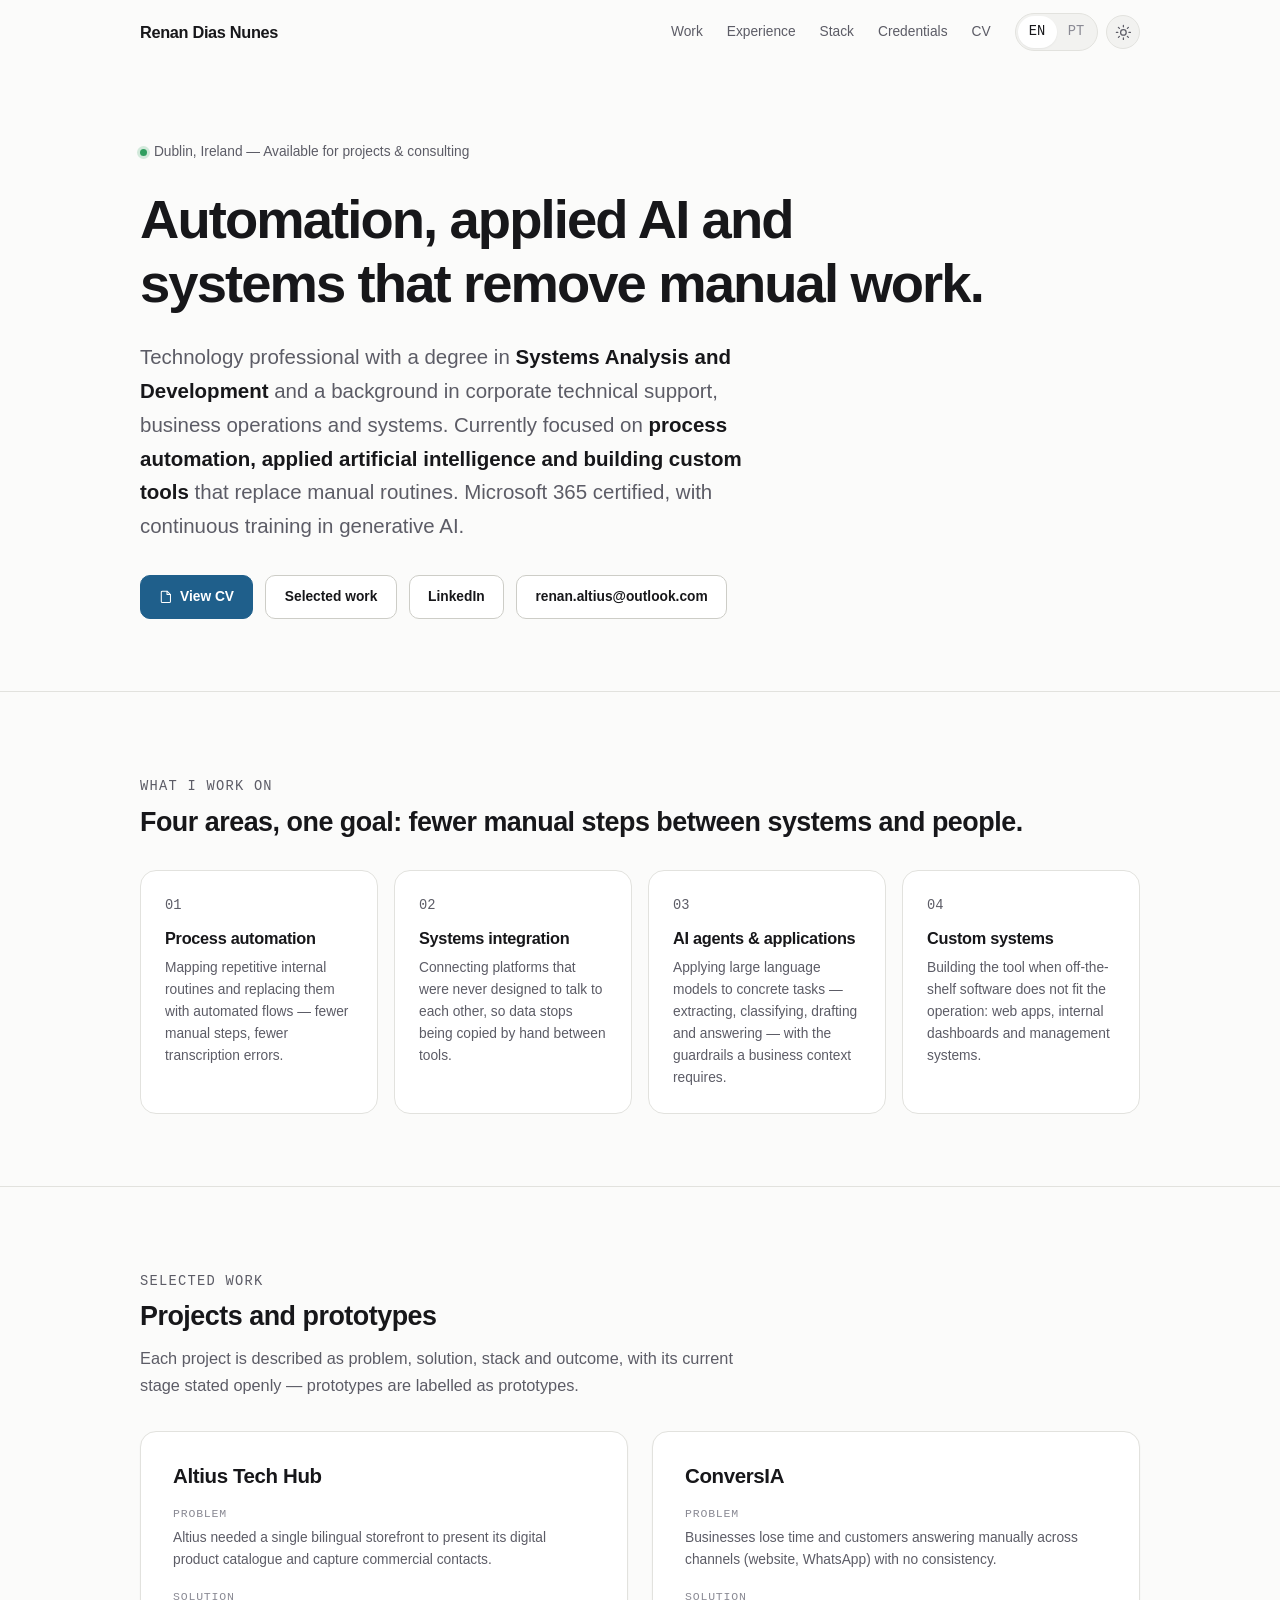
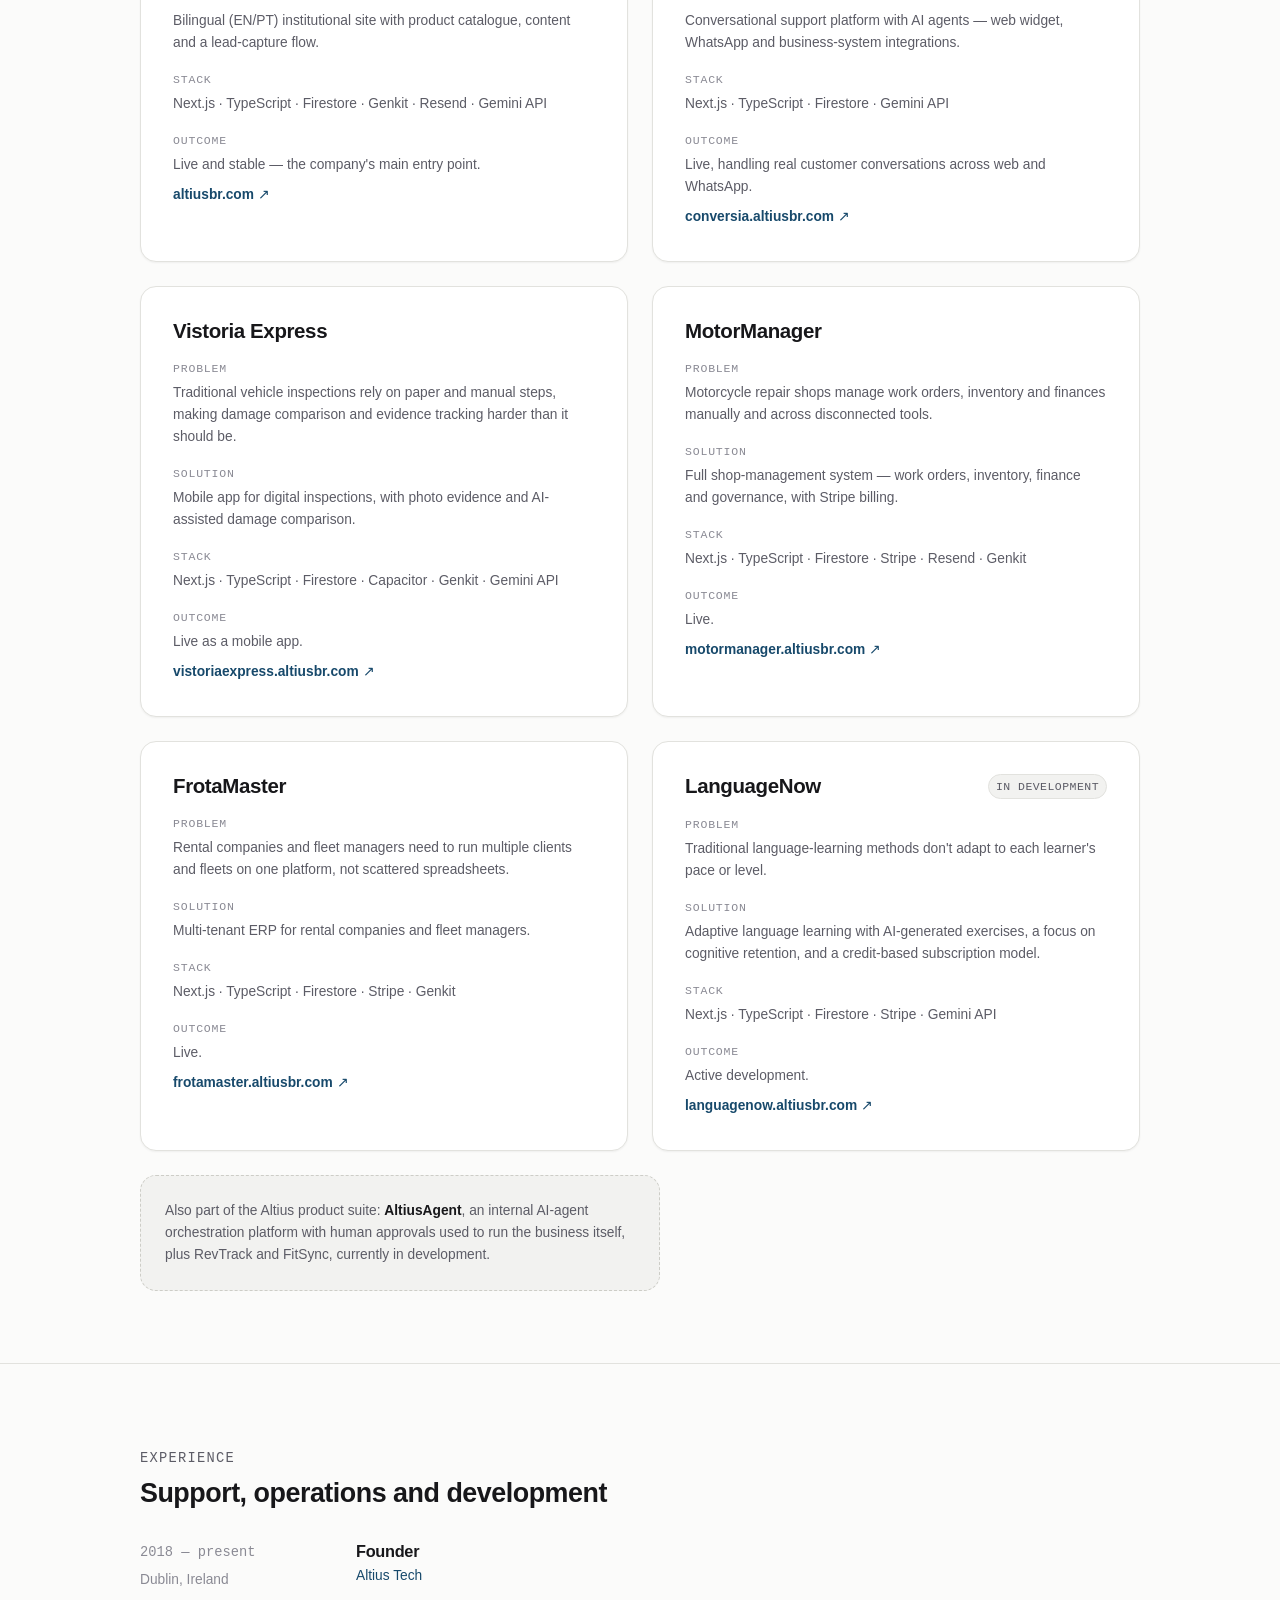
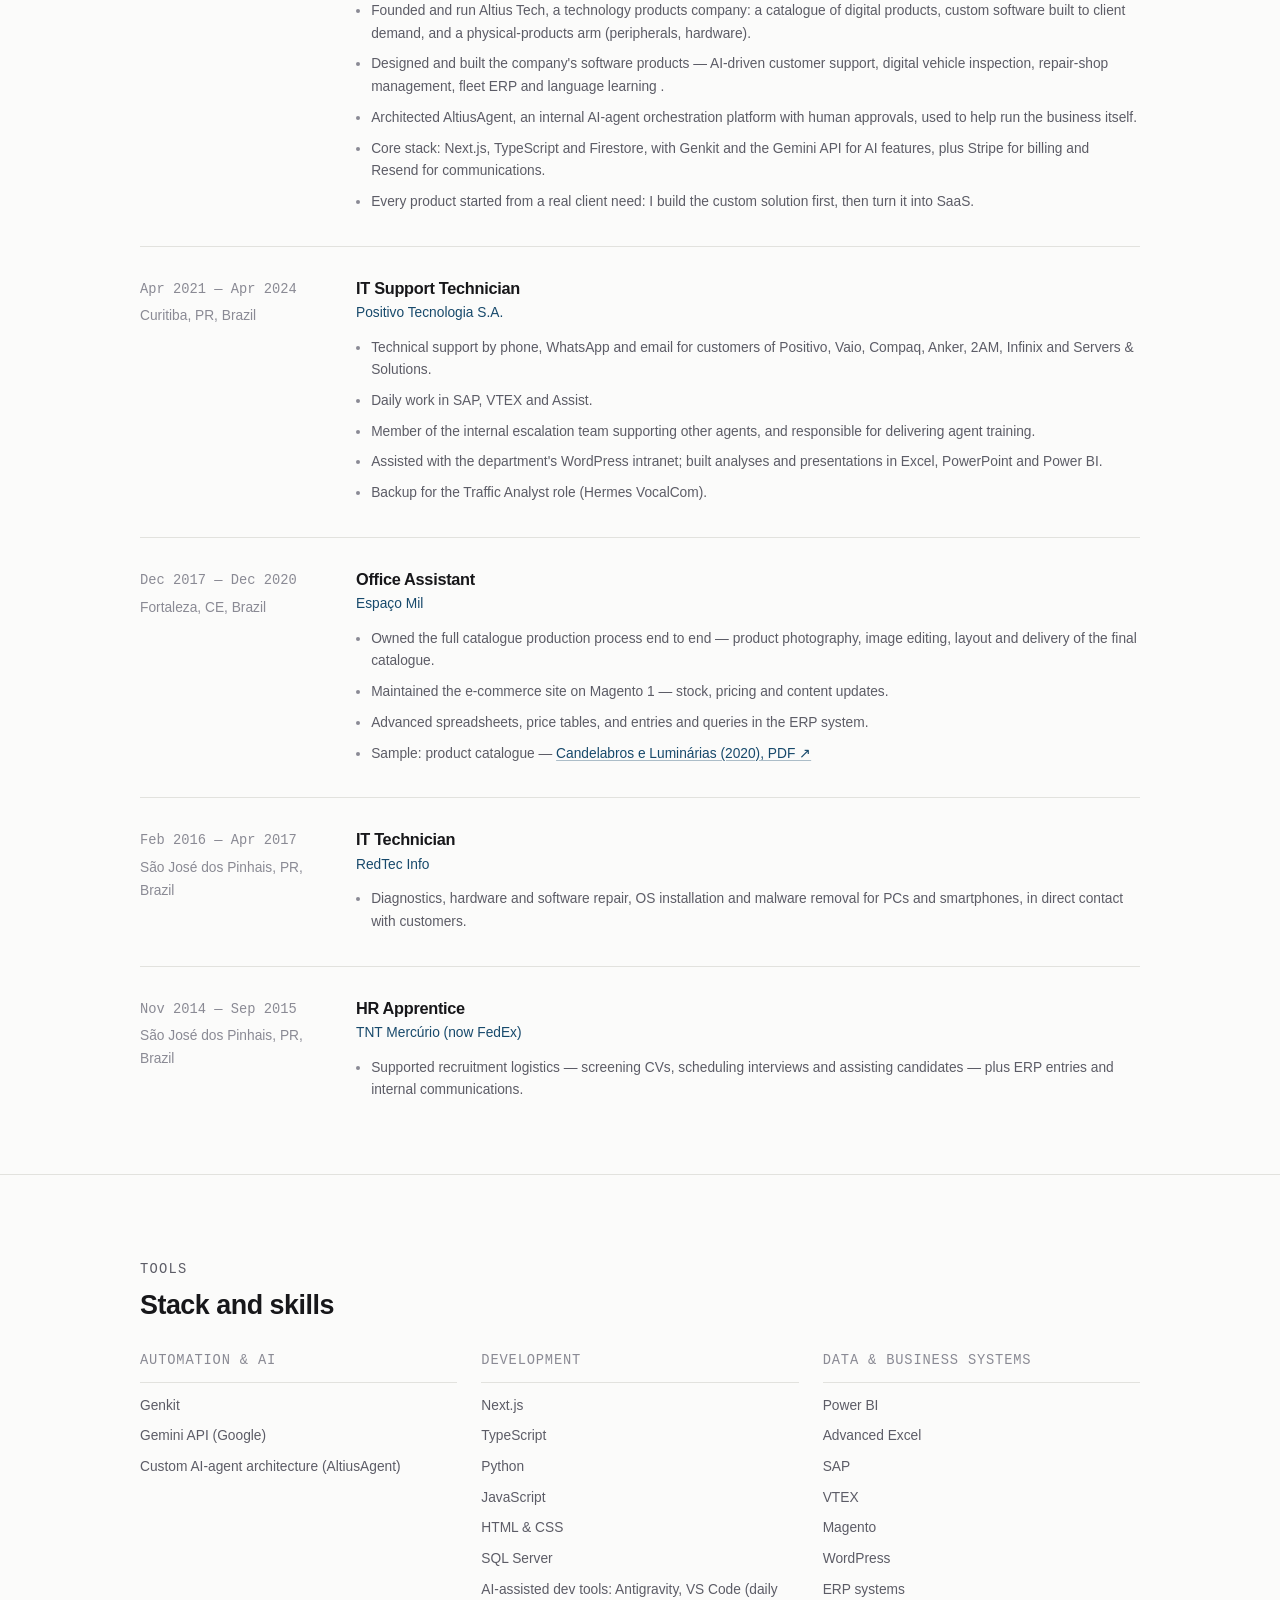
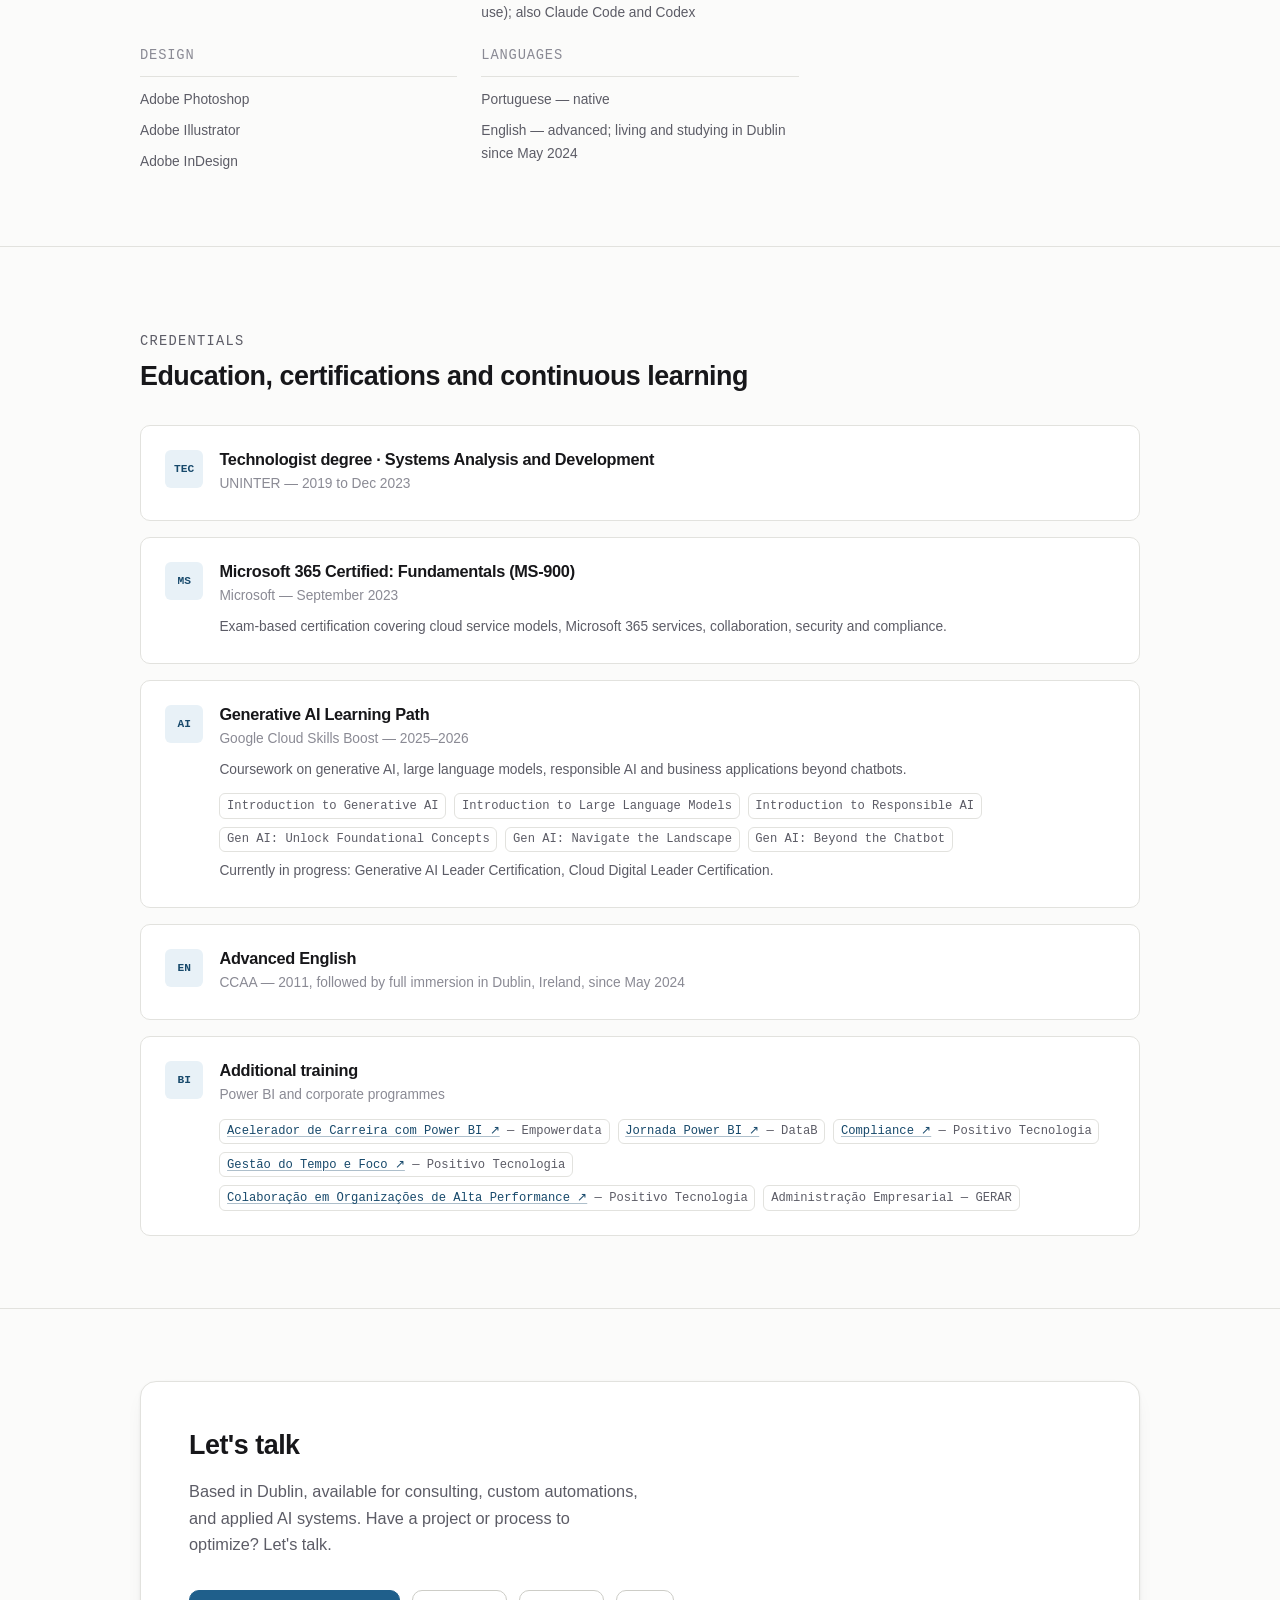
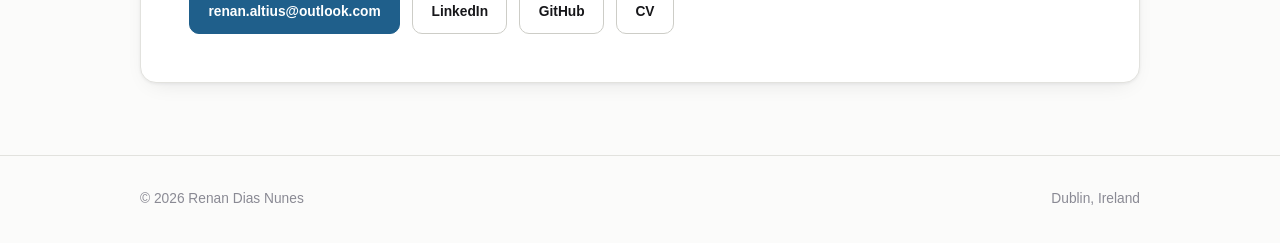
==== commit 7c56b0f1: "content: drop experience/client counts and live badges Co-Authored-By: Claude Opus 5.5 <noreply@anth" ====
--- a/index.html
+++ b/index.html
@@ -95,12 +95,12 @@
 
 				<p class="hero__tagline">
 					<span lang="en">Technology professional with a degree in <strong>Systems Analysis and
-							Development</strong> and ten years of experience across corporate technical support, business
+							Development</strong> and a background in corporate technical support, business
 						operations and systems. Currently focused on <strong>process automation, applied artificial
 							intelligence and building custom tools</strong> that replace manual routines. Microsoft 365
 						certified, with continuous training in generative AI.</span>
 					<span lang="pt">Profissional de tecnologia com graduação em <strong>Análise e Desenvolvimento de
-							Sistemas</strong> e dez anos de experiência entre suporte técnico corporativo, operações de
+							Sistemas</strong> e experiência em suporte técnico corporativo, operações de
 						negócio e sistemas. Atualmente focado em <strong>automação de processos, inteligência artificial
 							aplicada e construção de ferramentas personalizadas</strong> que substituem rotinas manuais.
 						Certificado Microsoft 365, com formação contínua em IA generativa.</span>
@@ -209,9 +209,6 @@
 					<article class="project">
 						<div class="project__top">
 							<h3>Altius Tech Hub</h3>
-							<span class="project__stage" data-stage>
-								<span lang="en">live</span><span lang="pt">no ar</span>
-							</span>
 						</div>
 						<dl class="case">
 							<div>
@@ -234,10 +231,8 @@
 							</div>
 							<div>
 								<dt><span lang="en">Outcome</span><span lang="pt">Resultado</span></dt>
-								<dd><span lang="en">Live and stable — the company's main entry point, part of the base
-										of 100+ unique clients served across Altius products.</span><span lang="pt">No
-										ar e estável — ponto de entrada oficial da marca, parte da base de mais de 100
-										clientes únicos atendidos pelos produtos da Altius.</span></dd>
+								<dd><span lang="en">Live and stable — the company's main entry point.</span><span lang="pt">No
+										ar e estável — ponto de entrada oficial da marca.</span></dd>
 							</div>
 						</dl>
 						<p class="project__link"><a href="https://altiusbr.com/" target="_blank"
@@ -248,9 +243,6 @@
 					<article class="project">
 						<div class="project__top">
 							<h3>ConversIA</h3>
-							<span class="project__stage" data-stage>
-								<span lang="en">live</span><span lang="pt">no ar</span>
-							</span>
 						</div>
 						<dl class="case">
 							<div>
@@ -286,9 +278,6 @@
 					<article class="project">
 						<div class="project__top">
 							<h3>Vistoria Express</h3>
-							<span class="project__stage" data-stage>
-								<span lang="en">live</span><span lang="pt">no ar</span>
-							</span>
 						</div>
 						<dl class="case">
 							<div>
@@ -324,9 +313,6 @@
 					<article class="project">
 						<div class="project__top">
 							<h3>MotorManager</h3>
-							<span class="project__stage" data-stage>
-								<span lang="en">live</span><span lang="pt">no ar</span>
-							</span>
 						</div>
 						<dl class="case">
 							<div>
@@ -360,9 +346,6 @@
 					<article class="project">
 						<div class="project__top">
 							<h3>FrotaMaster</h3>
-							<span class="project__stage" data-stage>
-								<span lang="en">live</span><span lang="pt">no ar</span>
-							</span>
 						</div>
 						<dl class="case">
 							<div>
@@ -446,8 +429,8 @@
 				<div class="section__head">
 					<p class="eyebrow"><span lang="en">Experience</span><span lang="pt">Experiência</span></p>
 					<h2>
-						<span lang="en">Ten years across support, operations and development</span>
-						<span lang="pt">Dez anos entre suporte, operações e desenvolvimento</span>
+						<span lang="en">Support, operations and development</span>
+						<span lang="pt">Suporte, operações e desenvolvimento</span>
 					</h2>
 				</div>
 
@@ -476,12 +459,10 @@
 								<li>
 									<span lang="en">Designed and built the company's software products — AI-driven
 										customer support, digital vehicle inspection, repair-shop management, fleet
-										ERP and language learning — serving 100+ unique clients across marketplace and
-										software.</span>
+										ERP and language learning .</span>
 									<span lang="pt">Projetei e construí os produtos de software da empresa —
 										atendimento com IA, vistoria veicular digital, gestão de oficinas, ERP de
-										frotas e aprendizado de idiomas — atendendo mais de 100 clientes únicos entre
-										marketplace e software.</span>
+										frotas e aprendizado de idiomas .</span>
 								</li>
 								<li>
 									<span lang="en">Architected AltiusAgent, an internal AI-agent orchestration
